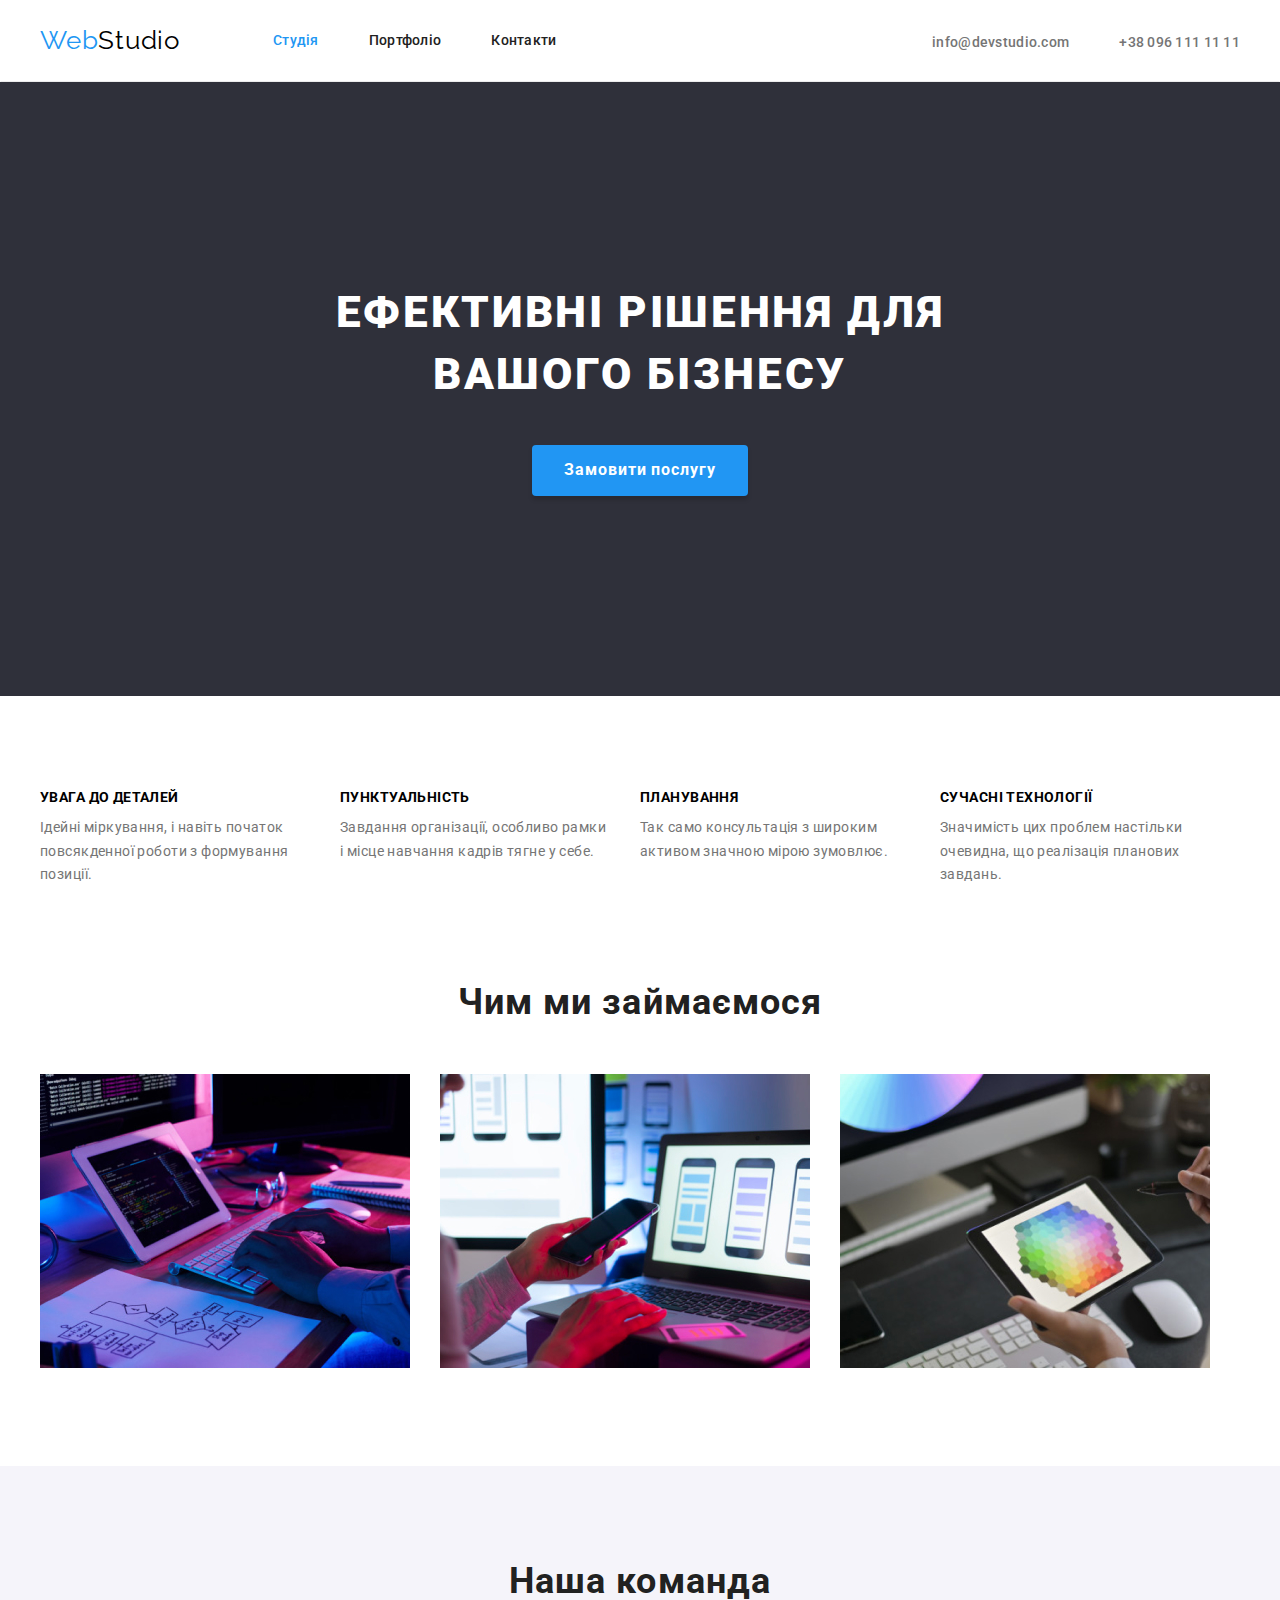
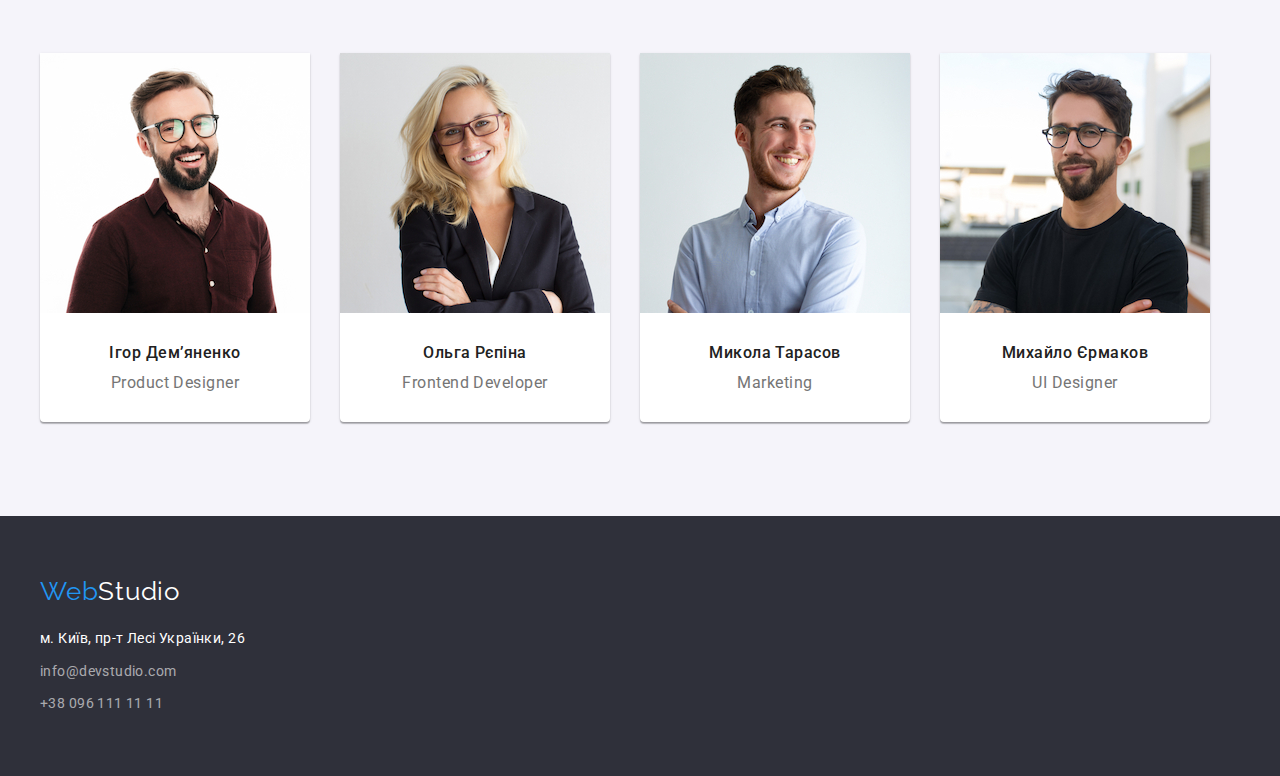
==== index.html @ 0c3f71c2 "HW-03-COPY" ====
<!DOCTYPE html>
<html lang="uk">
	<head>
		<meta charset="UTF-8">
		<meta http-equiv="X-UA-Compatible" content="IE=edge">
		<meta name="viewport" content="width=device-width, initial-scale=1.0">
		<link rel="stylesheet" href="https://cdnjs.cloudflare.com/ajax/libs/modern-normalize/1.1.0/modern-normalize.min.css" integrity="sha512-wpPYUAdjBVSE4KJnH1VR1HeZfpl1ub8YT/NKx4PuQ5NmX2tKuGu6U/JRp5y+Y8XG2tV+wKQpNHVUX03MfMFn9Q==" crossorigin="anonymous" referrerpolicy="no-referrer">
		<link rel="stylesheet" href="./styles/styles.css">
		<link rel="preconnect" href="https://fonts.googleapis.com">
		<link rel="preconnect" href="https://fonts.gstatic.com" crossorigin>
		<link
			href="https://fonts.googleapis.com/css2?family=Raleway:wght@700&family=Roboto:wght@400;500;700;900&display=swap"
			rel="stylesheet">
		<title>WebStudio</title>
	</head>
	<body>
		<!-- Верхня лінія -->
		<header class="header">
    <div class=" topline container">
			<a href="./index.html" class="link"><span class=logo>Web<span class="top-logo">Studio</span></span>
			</a>
			<nav>
				<ul class="navigation list">
					<li><a href="./index.html" class="nav-link link current">Студія</a></li>
					<li><a href="./portfolio.html" class="nav-link link">Портфоліо</a></li>
					<li><a href="#" class="nav-link link">Контакти</a></li>
				</ul>
			</nav>
			<!-- Контакти -->
			<ul class="list header-contacts">
				<li><a href="mailto:info@devstudio.com" class="header-mail link">info@devstudio.com</a></li>
				<li><a href="tel:+380961111111" class="header-phone link">+38 096 111 11 11</a></li>
			</ul>
		  </div>
		</header>
		<main>
			<!-- Hero header - основний заголовок + кнопка замовлення послуги -->
			<section class="hero">
				<div class="container">
				<h1 class="hero-header">
					Ефективні рішення для
					<br>
					вашого бізнесу
				</h1>
				<button class="order-button">Замовити послугу</button>
			</div>
			</section>
			<!-- Особливості -->
			<section class="features-section section">
				<div class="container">
					<!-- Заголовок прихований -->
					<h2 class="visually-hidden">Особливості</h2>
					<ul class="features-list list">
						<li>
							<h3 class="features-list-header">Увага до деталей</h3>
							<p class="features-list-text">Ідейні міркування, і навіть початок повсякденної роботи з формування позиції.</p>
						</li>
						<li>
							<h3 class="features-list-header">Пунктуальність</h3>
							<p class="features-list-text">Завдання організації, особливо рамки і місце навчання кадрів тягне у себе.</p>
						</li>
						<li>
							<h3 class="features-list-header">Планування</h3>
							<p class="features-list-text">Так само консультація з широким активом значною мірою зумовлює.</p>
						</li>
						<li>
							<h3 class="features-list-header">Сучасні технології</h3>
							<p class="features-list-text">Значимість цих проблем настільки очевидна, що реалізація планових завдань.</p>
						</li>
					</ul>
				</div>
			</section>
			<!-- Чим ми займаємось (фото на яких зображена діяльність) -->
			<section class="activity-section section">
				<div class="container">
					<h2 class="section-header">Чим ми займаємося</h2>
					<ul class="activity-list">
						<li>
							<img
								src="./img/img-b1.jpeg"
								alt="руки на клавіатурі набирають код"
								class="activity-img"
								width="370"
								height="294"
							>
						</li>
						<li>
							<img
								src="./img/img-b2.jpeg"
								alt="смартфон та макет на моніторі, порівняння"
								class="activity-img"
								width="370"
								height="294"
							>
						</li>
						<li>
							<img
								src="./img/img-b3.jpeg"
								alt="палітра кольорів на планшеті"
								class="activity-img"
								width="370"
								height="294"
							>
						</li>
					</ul>
				</div>
			</section>
			<!-- Наша команда (фото співробітників та підпис - прізвище, імʼя та назва посади) -->
			<section class="team section">
					<div class="container">
					<h2 class="section-header">Наша команда</h2>
					<ul class="team-list">
						<li class="team-item">
								<img src="./img/demianenko.jpeg" alt="Ігор Демʼяненко" class="team-img" width="270" height="260">
								<div class="team-item-description">
									<h3 class="teammate-name">Ігор Демʼяненко</h3>
									<p class="teammate-position">Product Designer</p>
								</div>
						</li>
						<li class="team-item">
								<img src="./img/repina.jpeg" alt="Ольга Рєпіна" class="team-img" width="270" height="260">
								<div class="team-item-description">
									<h3 class="teammate-name">Ольга Рєпіна</h3>
									<p class="teammate-position">Frontend Developer</p>
								</div>
						</li>
						<li class="team-item">
								<img src="./img/tarasov.jpeg" alt="Микола Тарасов" class="team-img" width="270" height="260">
								<div class="team-item-description">
									<h3 class="teammate-name">Микола Тарасов</h3>
									<p class="teammate-position">Marketing</p>
								</div>
						</li>
						<li class="team-item">
								<img src="./img/ermakov.jpeg" alt="Михайло Єрмаков" class="team-img" width="270" height="260">
								<div class="team-item-description">
									<h3 class="teammate-name">Михайло Єрмаков</h3>
									<p class="teammate-position">UI Designer</p>
								</div>
						</li>
					</ul>
				</div>
			</section>
		</main>

		<!-- Підвал -->
		<footer class="footer">
			<div class="container">
				<a href="./index.html" class="link">
					<span class="logo">Web<span class="bottom-logo">Studio</span></span>
				</a>
				<address>
					<ul class="address-list list">
						<li class="map">
							<a
								href="https://goo.gl/maps/VXcRh9cTKy1x3ezA7"
								class="map-link link"
								target="blank"
								rel="noopener noreferrer nofollow"
							>
								м. Київ, пр-т Лесі Українки, 26
							</a>
						</li>
						<li class="footer-contact"><a href="mailto:info@devstudio.com" class="footer-link link">info@devstudio.com</a></li>
						<li class="footer-contact"><a href="tel:+380961111111" class="footer-link link">+38 096 111 11 11</a></li>
					</ul>
				</address>
			</div>
		</footer>
	</body>
</html>
---- styles/styles.css ----
/* Загальні стилі */
*,
*::before,
*::after {
 margin: 0;
 padding: 0;
}

:root {
	--main-bg-color: #F5F5F5;
	--secondary-bg-color: #F5F4FA;
	--accent-bg-color: #2f303a;
	--main-text-color: #757575;
	--accent-text-color:#FFFFFF;
	--secondary-text-color: #000000;
	--accent-color: #2196f3;
	--order-button-bg-color: #188CE8;
	--header-button-text-color: #212121;
	--footer-link-color: #ffffff99;
	--border-color: #EEEEEE;
	--header-border-color: #ECECEC;
}

body {
	font-family: "Roboto", sans-serif;
	color: var(--main-text-color);
}

.section {
	padding-top: 94px;
	padding-bottom: 94px;
}

.section-header {
	font-size: 36px;
	line-height: 1.2;
	text-align: center;
	letter-spacing: 0.03em;
	color: var(--header-button-text-color);
	margin-bottom: 50px;
}

.container {
	width: 1200px;
	margin: 0 auto;
	padding: 0 15px;
  }

.link {
	text-decoration: none;
	color: var(--header-button-text-color);
}

.link:hover,
.link:focus,
.link:active {
	color: var(--accent-color);
	transition: 300ms linear;
}

.current {
	color: var(--accent-color);
}

.list {
	list-style: none;
}

.portfolio-img,
.team-img {
	display: block;
}

/* лого */

.logo {
	display: inline-block;
	font-family: "Raleway", sans-serif;
	font-size: 26px;
	line-height: 1.2;
	letter-spacing: 0.03em;
	color: var(--accent-color);
}

.top-logo {
	display: inline-block;
	margin-right: 93px;
	padding-top: 24px;
	padding-bottom: 25px;
	color: var(--secondary-text-color);
}

.bottom-logo {
	display: inline-block;
	color: var(--accent-text-color);
	margin-bottom: 20px;
}

/* Верхня лінія */
.header {
	border: 1px solid;
	border-color: var(--accent-text-color) var(--accent-text-color) var(--header-border-color) var(--accent-text-color);
}

.topline.container {
	display:flex;
	align-items: center;
	background-color: var(--topline-bg-color);
	/*  */
}

.navigation {
	display: flex;
	align-items: center;
	list-style: none;
	font-weight: 500;
	font-size: 14px;
	line-height: 1.14;
	letter-spacing: 0.02em;
	color: var(--header-button-text-color);
}

.nav-link {
	margin-right: 50px;
	padding: 32px 0;
}

.header-contacts {
	display: flex;
	align-items: center;
	margin-left: auto;
	
}
.header-phone,
.header-mail {
	margin-left: 50px;
	font-weight: 500;
	font-size: 14px;
	line-height: 1.14;
	letter-spacing: 0.02em;
	color: var(--main-text-color);
}

/* Підвал */

.footer {
	background-color: var(--accent-bg-color);
	padding-top: 60px;
	padding-bottom: 60px;
}

.address-list {
	margin-left: 0px;
	font-style: normal;
}

.address-list :not(:last-child) {
	margin-bottom: 9px;
}

.map-link,
.footer-link {
	font-size: 14px;
	line-height: 1.7;
	letter-spacing: 0.03em;
}

.map-link {
	color: var(--accent-text-color);
}

.footer-link {
	color: var(--footer-link-color);
}

/* Студія */

.hero {
	background-color: var(--accent-bg-color);
	padding-top: 200px;
	padding-bottom: 200px;
}

.hero-header {
	font-weight: 900;
	font-size: 44px;
	line-height: 1.4;
	text-align: center;
	letter-spacing: 0.06em;
	text-transform: uppercase;
	color: var(--accent-text-color);
	margin-bottom: 40px;
}

.order-button {
	font-family: inherit;
	font-weight: 700;
	font-size: 16px;
	line-height: 1.9;
	display: block;
	/* align-items: center;
	text-align: center; */
	letter-spacing: 0.06em;
	border-radius: 4px;
	border: none;
	cursor: pointer;
	color: var(--accent-text-color);
	background-color: var(--accent-color);
	box-shadow: 0px 4px 4px rgba(0, 0, 0, 0.15);
	margin: 0px auto;
	padding: 10px 32px;
}

.order-button:active,
.order-button:focus,
.order-button:hover {
	background-color: var(--order-button-bg-color);
}

.visually-hidden {
	position: fixed;
	transform: scale(0);
}

.features-list {
	display: flex;
	gap: 30px;
}

.features-list-header {
	list-style: none;
	font-size: 14px;
	line-height: 1.14;
	letter-spacing: 0.03em;
	text-transform: uppercase;
	color: var(--secondary-text-color);
	padding-bottom: 10px;
}

.features-list-text {
	width: 270px;
	font-size: 14px;
	line-height: 1.7;
	letter-spacing: 0.03em;
	color: var(--main-text-color);
}

.activity-section.section{
	padding-top: 0px;
}
.activity-list {
	display: flex;
	gap: 30px;
	list-style: none;
}

.team {
	background-color: var(--secondary-bg-color);
}

.team-list {
	display: flex;
	gap: 30px;
	flex-basis: 1400px;
	list-style: none;
}

.team-item {
background-color: var(--accent-text-color);
box-shadow: 0px 1px 3px rgba(0, 0, 0, 0.12), 0px 1px 1px rgba(0, 0, 0, 0.14), 0px 2px 1px rgba(0, 0, 0, 0.2);
border-radius: 0px 0px 4px 4px;
}

.team-item-description {
padding-top: 30px;
padding-bottom: 30px;
}

.teammate-name {
	font-weight: 500;
	font-size: 16px;
	line-height: 1.2;
	text-align: center;
	letter-spacing: 0.03em;
	color: var(--header-button-text-color);
	margin-bottom: 10px;
}

.teammate-position {
	font-size: 16px;
	line-height: 1.19;
	text-align: center;
	letter-spacing: 0.03em;
	color: var(--main-text-color);
}

/* Портфоліо */

.button-list {
display: flex;
justify-content: center;
margin-bottom: 50px;
gap: 8px;

}

.button {
	background-color: var(--main-bg-color);
	border: none;
	padding: 6px 22px;
	color: var(--header-button-text-color);
	border-radius: 4px;
	cursor: pointer;
	height: 38px;
	font-family: inherit;
	font-weight: 500;
	font-size: 16px;
	line-height: 1.6;
	text-align: center;
	letter-spacing: 0.03em;
	
}

.button:active,
.button:focus,
.button:hover {
	background-color: var(--accent-color);
	border: none;
	font-weight: 500;
	font-size: 16px;
	line-height: 1.6;
	text-align: center;
	letter-spacing: 0.03em;
	color: #ffffff;
	box-shadow: 0px 3px 1px rgba(0, 0, 0, 0.1), 0px 1px 2px rgba(0, 0, 0, 0.08), 0px 2px 2px rgba(0, 0, 0, 0.12);
	border-radius: 4px;
	cursor: pointer;
}

.cards-list {
	display: flex;
	justify-content: center;
	flex-wrap: wrap;
	gap: 30px;
}

.portfolio-card {
	background-color: var(--accent-text-color);
}

.portfolio-description {
	padding: 20px 24px;
	border: 1px solid;
	border-color: var(--accent-text-color) var(--border-color) var(--border-color) var(--border-color);
}

.portfolio-item {
	margin-bottom: 4px;
	font-size: 18px;
	line-height: 2;
	letter-spacing: 0.06em;
	color: var(--header-button-text-color);
}

.portfolio-item-type {
	font-size: 16px;
	line-height: 1.9;
	letter-spacing: 0.03em;
	color: var(--main-text-color);
}
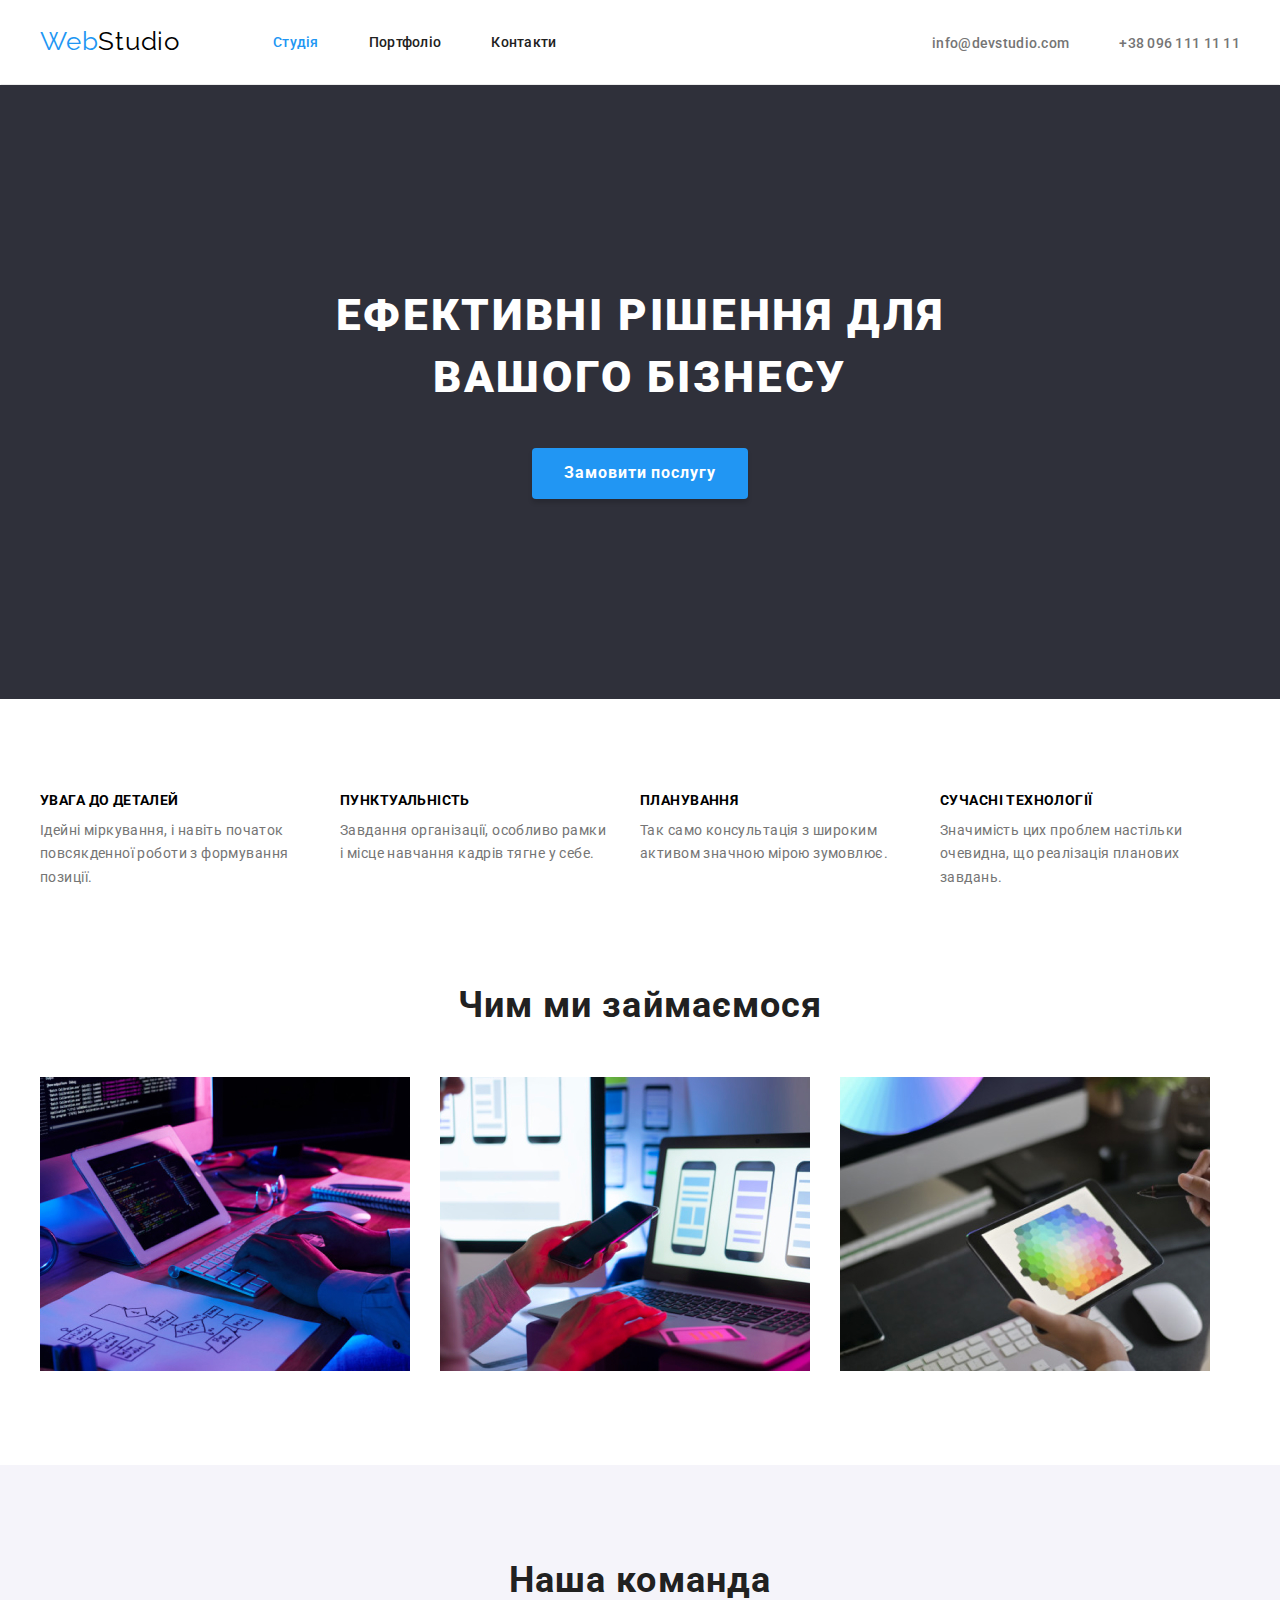
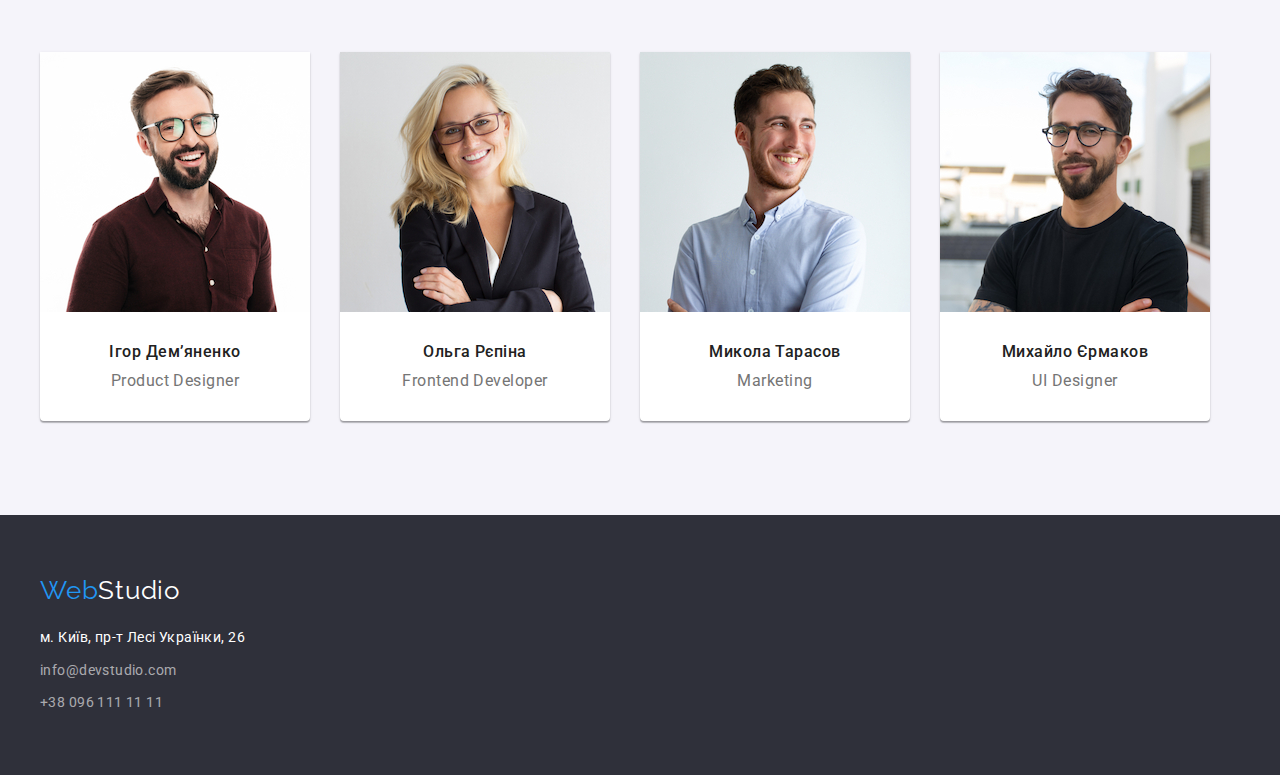
==== commit 562f7be9: "HW-03-FINAL-COPY" ====
--- a/index.html
+++ b/index.html
@@ -17,19 +17,19 @@
 		<!-- Верхня лінія -->
 		<header class="header">
     <div class=" topline container">
-			<a href="./index.html" class="link"><span class=logo>Web<span class="top-logo">Studio</span></span>
+			<a class="top-logo-link link" href="./index.html"><span class="logo">Web<span class="top-logo">Studio</span></span>
 			</a>
 			<nav>
 				<ul class="navigation list">
-					<li><a href="./index.html" class="nav-link link current">Студія</a></li>
-					<li><a href="./portfolio.html" class="nav-link link">Портфоліо</a></li>
-					<li><a href="#" class="nav-link link">Контакти</a></li>
+					<li class="nav-item"><a href="./index.html" class="link current">Студія</a></li>
+					<li class="nav-item"><a href="./portfolio.html" class="link">Портфоліо</a></li>
+					<li class="nav-item"><a href="#" class="link">Контакти</a></li>
 				</ul>
 			</nav>
 			<!-- Контакти -->
 			<ul class="list header-contacts">
-				<li><a href="mailto:info@devstudio.com" class="header-mail link">info@devstudio.com</a></li>
-				<li><a href="tel:+380961111111" class="header-phone link">+38 096 111 11 11</a></li>
+				<li class="head-cont-item"><a href="mailto:info@devstudio.com" class="header-mail link">info@devstudio.com</a></li>
+				<li class="head-cont-item"><a href="tel:+380961111111" class="header-phone link">+38 096 111 11 11</a></li>
 			</ul>
 		  </div>
 		</header>
@@ -118,21 +118,21 @@
 								</div>
 						</li>
 						<li class="team-item">
-								<img src="./img/repina.jpeg" alt="Ольга Рєпіна" class="team-img" width="270" height="260">
+								<img src="./img/repina.jpeg" alt="Ольга Рєпіна" width="270" height="260">
 								<div class="team-item-description">
 									<h3 class="teammate-name">Ольга Рєпіна</h3>
 									<p class="teammate-position">Frontend Developer</p>
 								</div>
 						</li>
 						<li class="team-item">
-								<img src="./img/tarasov.jpeg" alt="Микола Тарасов" class="team-img" width="270" height="260">
+								<img src="./img/tarasov.jpeg" alt="Микола Тарасов" width="270" height="260">
 								<div class="team-item-description">
 									<h3 class="teammate-name">Микола Тарасов</h3>
 									<p class="teammate-position">Marketing</p>
 								</div>
 						</li>
 						<li class="team-item">
-								<img src="./img/ermakov.jpeg" alt="Михайло Єрмаков" class="team-img" width="270" height="260">
+								<img src="./img/ermakov.jpeg" alt="Михайло Єрмаков" width="270" height="260">
 								<div class="team-item-description">
 									<h3 class="teammate-name">Михайло Єрмаков</h3>
 									<p class="teammate-position">UI Designer</p>
@@ -146,7 +146,7 @@
 		<!-- Підвал -->
 		<footer class="footer">
 			<div class="container">
-				<a href="./index.html" class="link">
+				<a href="./index.html" class="link bottom-logo-link">
 					<span class="logo">Web<span class="bottom-logo">Studio</span></span>
 				</a>
 				<address>
--- a/styles/styles.css
+++ b/styles/styles.css
@@ -26,6 +26,10 @@
 	color: var(--main-text-color);
 }
 
+img {
+	display: block;
+}
+
 .section {
 	padding-top: 94px;
 	padding-bottom: 94px;
@@ -66,11 +70,6 @@
 	list-style: none;
 }
 
-.portfolio-img,
-.team-img {
-	display: block;
-}
-
 /* лого */
 
 .logo {
@@ -82,21 +81,28 @@
 	color: var(--accent-color);
 }
 
-.top-logo {
+.top-logo-link {
 	display: inline-block;
 	margin-right: 93px;
 	padding-top: 24px;
 	padding-bottom: 25px;
+}
+
+.top-logo {
 	color: var(--secondary-text-color);
 }
 
+.bottom-logo-link {
+	display: inline-block;
+	margin-bottom: 20px;
+}
+
 .bottom-logo {
-	display: inline-block;
 	color: var(--accent-text-color);
-	margin-bottom: 20px;
 }
 
 /* Верхня лінія */
+
 .header {
 	border: 1px solid;
 	border-color: var(--accent-text-color) var(--accent-text-color) var(--header-border-color) var(--accent-text-color);
@@ -120,8 +126,12 @@
 	color: var(--header-button-text-color);
 }
 
-.nav-link {
-	margin-right: 50px;
+.nav-item:not(:last-child) {
+	margin-right:50px;
+}
+
+.nav-item .link,
+.head-cont-item .link {
 	padding: 32px 0;
 }
 
@@ -129,11 +139,17 @@
 	display: flex;
 	align-items: center;
 	margin-left: auto;
-	
-}
+}
+
+.head-cont-item:not(:first-child) {
+	margin-left: 50px;
+}
+.head-cont-item{
+	padding: 32px 0;
+}
+
 .header-phone,
 .header-mail {
-	margin-left: 50px;
 	font-weight: 500;
 	font-size: 14px;
 	line-height: 1.14;
@@ -234,7 +250,7 @@
 	letter-spacing: 0.03em;
 	text-transform: uppercase;
 	color: var(--secondary-text-color);
-	padding-bottom: 10px;
+	margin-bottom: 10px;
 }
 
 .features-list-text {
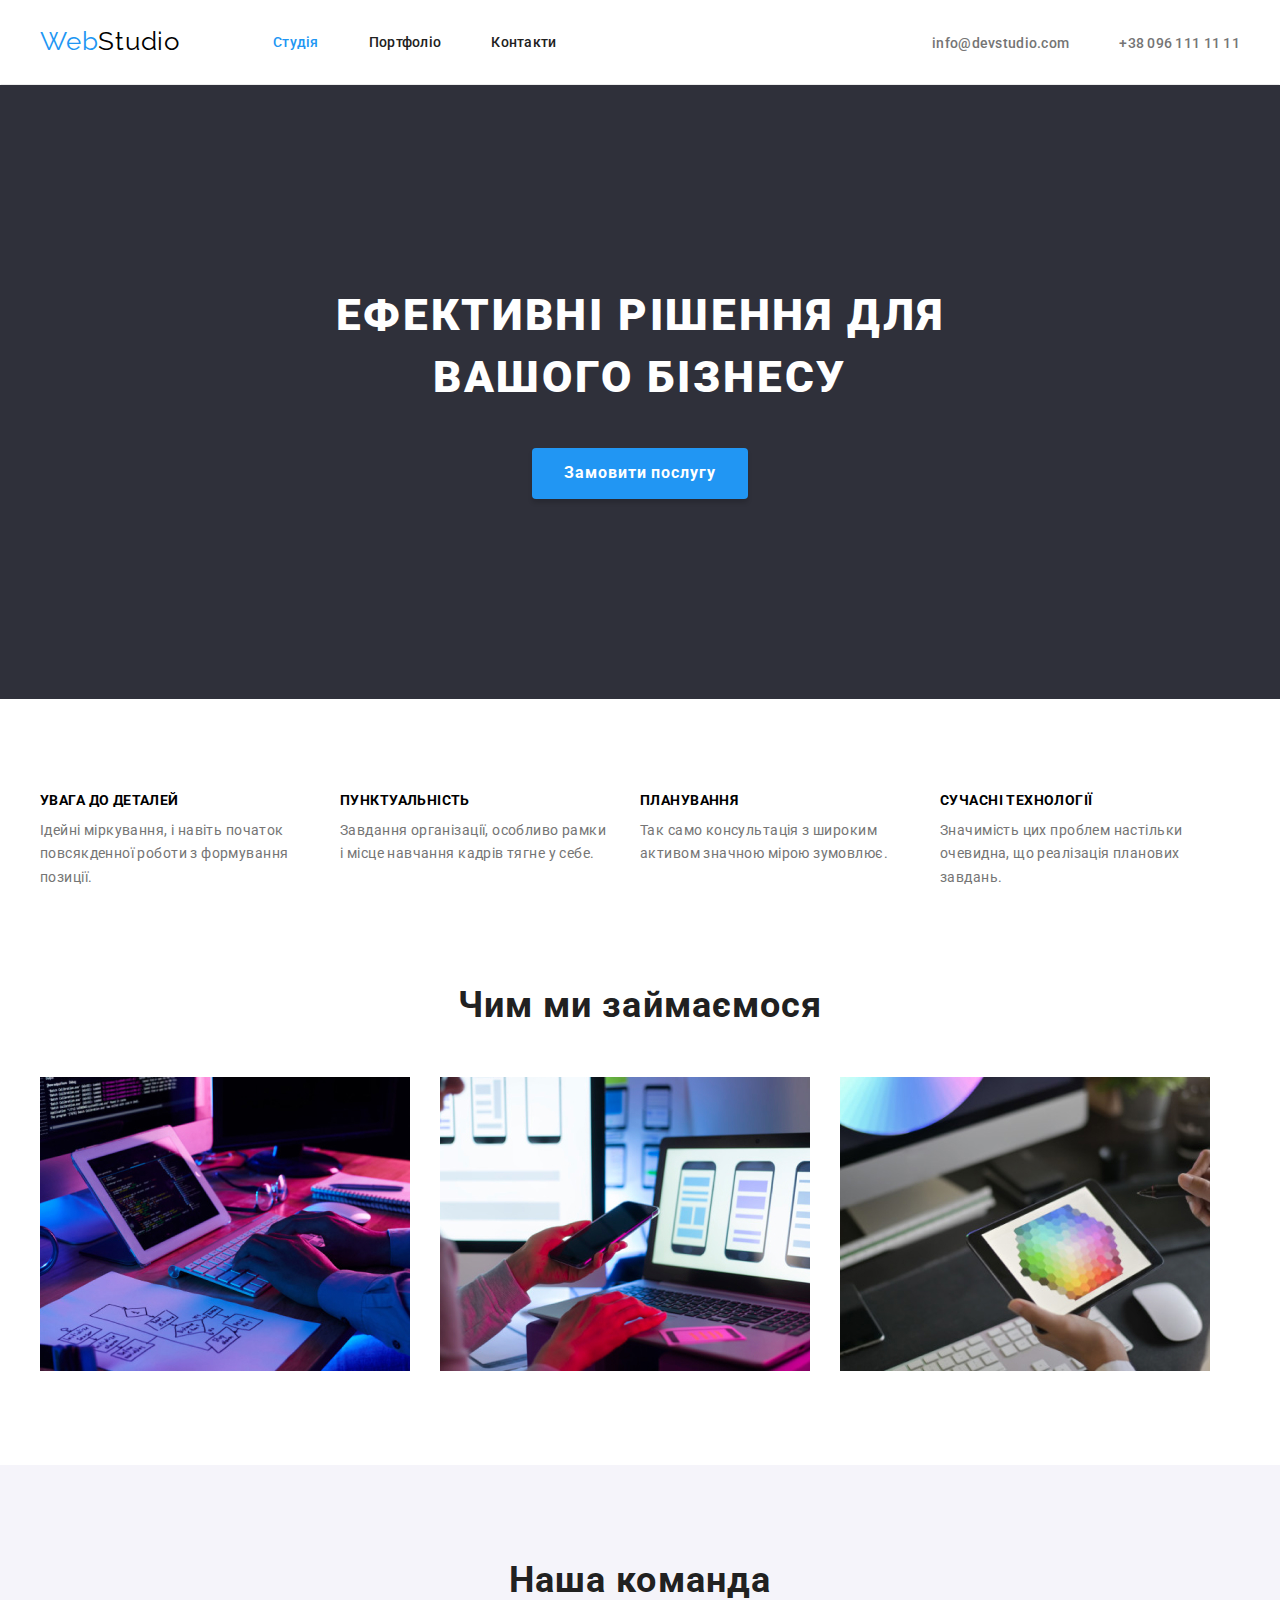
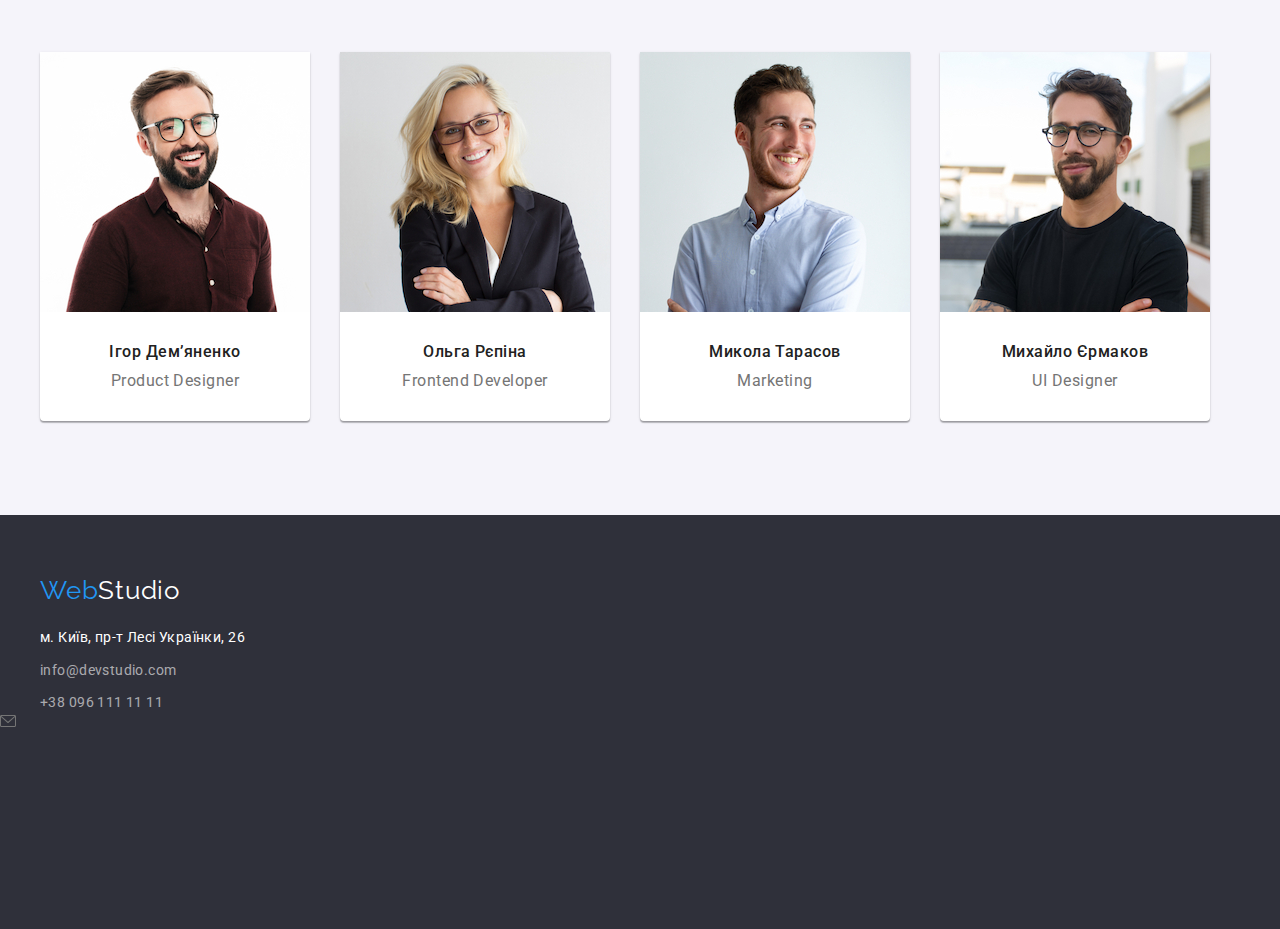
==== commit e63851af: "061122-1602" ====
--- a/index.html
+++ b/index.html
@@ -166,6 +166,9 @@
 					</ul>
 				</address>
 			</div>
+			<svg>
+				<use href="./img/envelope.svg"></use>
+			</svg>
 		</footer>
 	</body>
 </html>
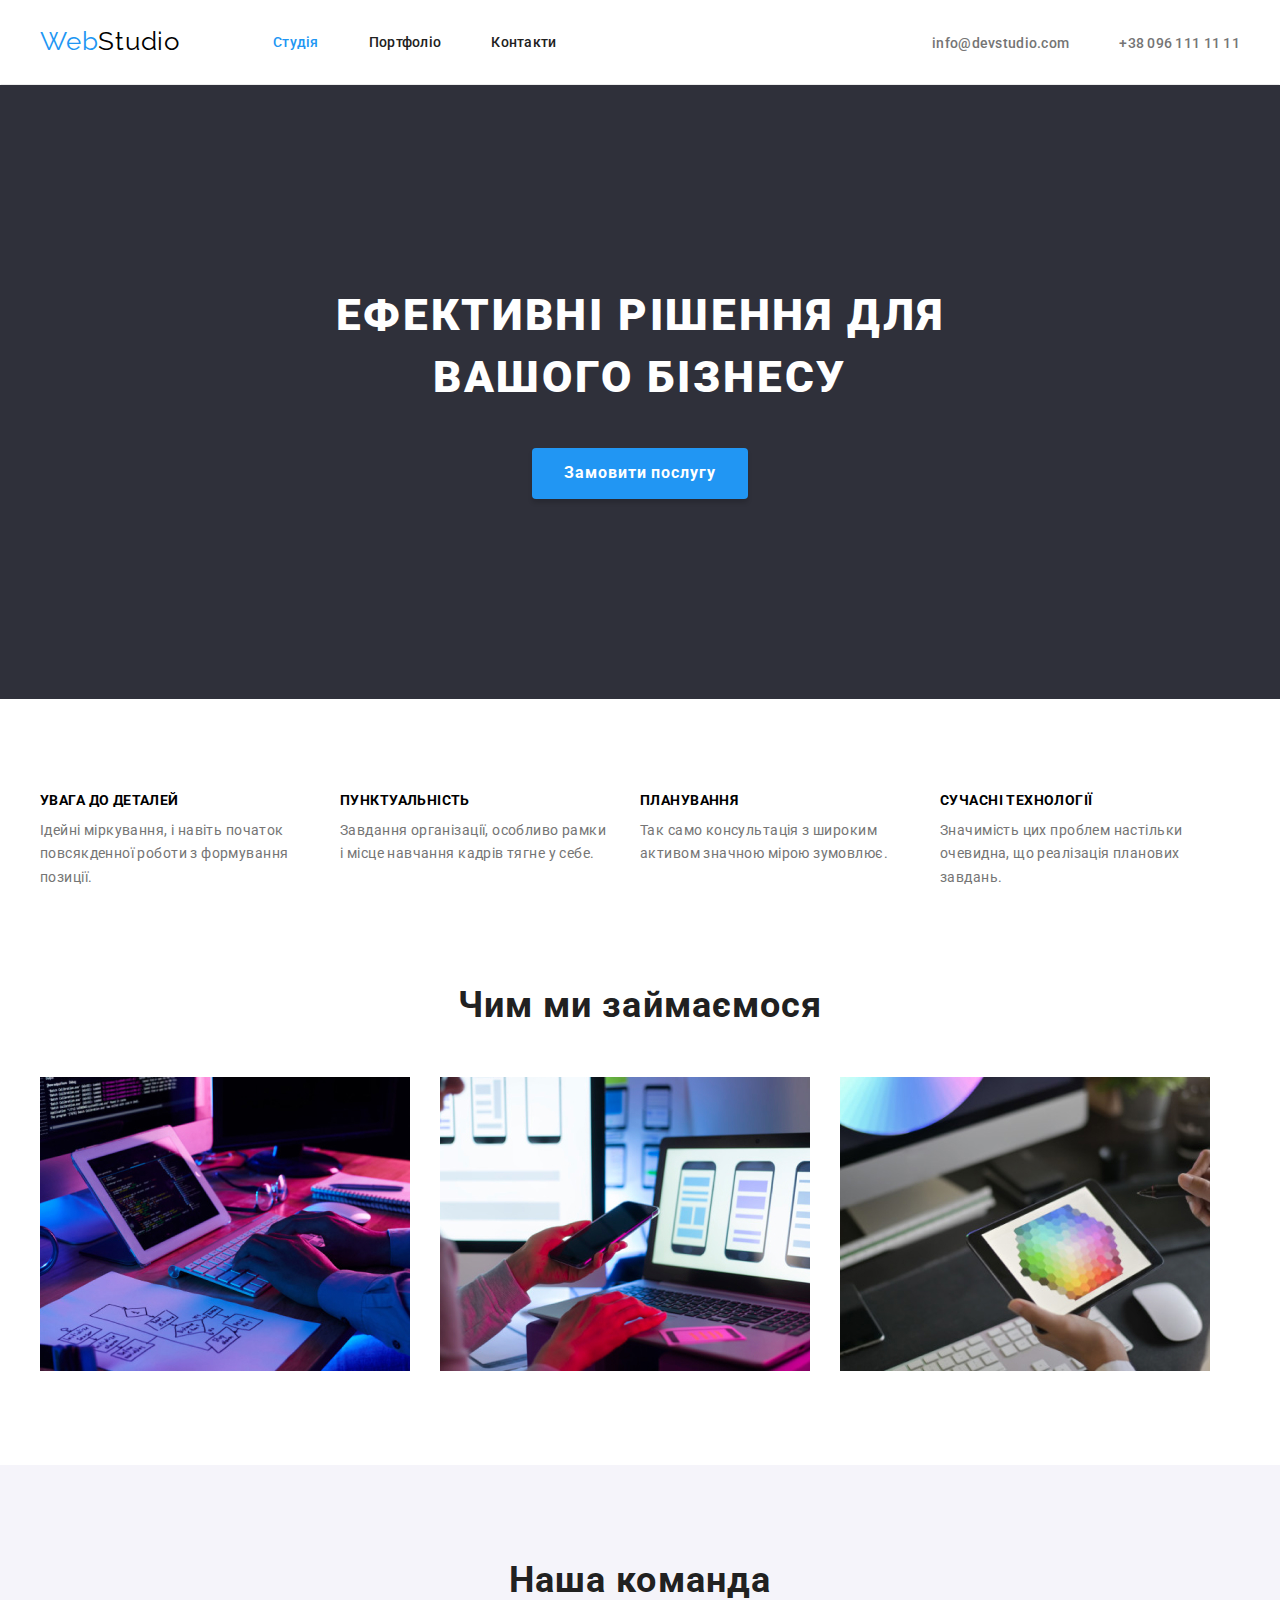
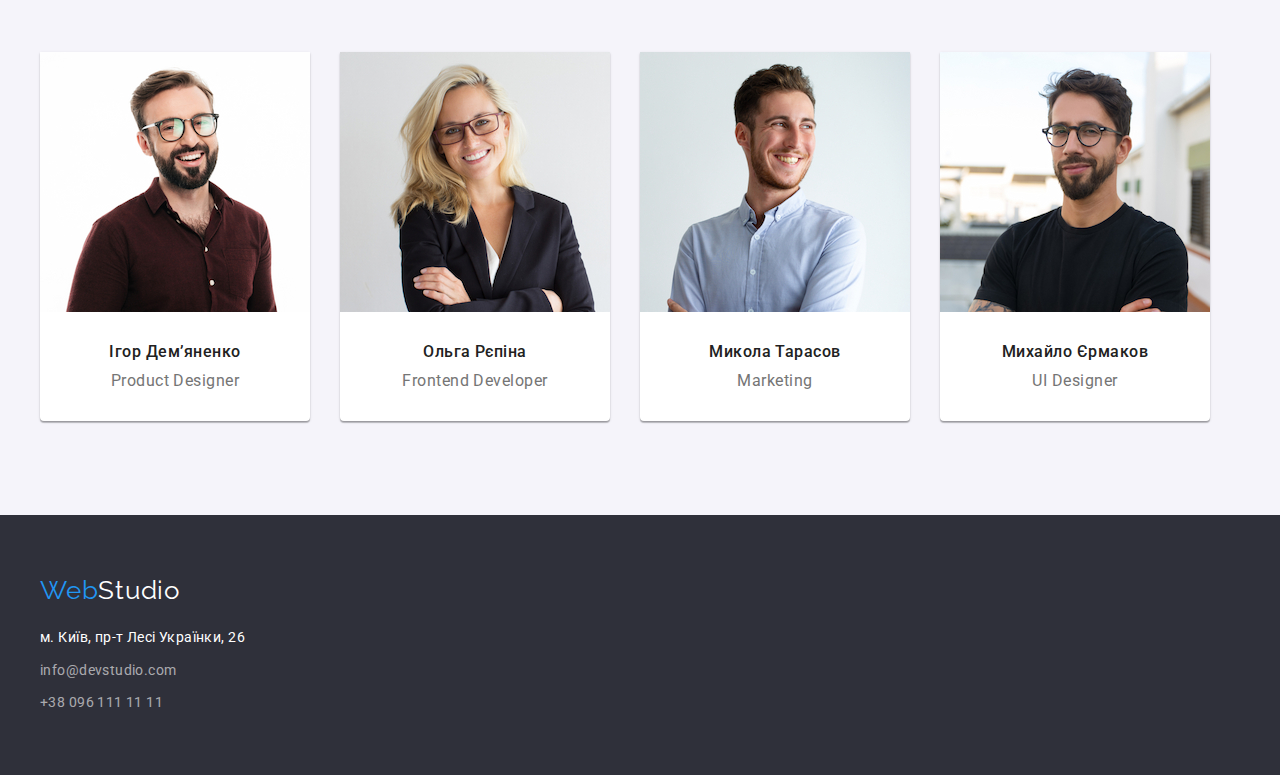
==== commit a64ddc98: "060722-1820" ====
--- a/index.html
+++ b/index.html
@@ -28,7 +28,11 @@
 			</nav>
 			<!-- Контакти -->
 			<ul class="list header-contacts">
-				<li class="head-cont-item"><a href="mailto:info@devstudio.com" class="header-mail link">info@devstudio.com</a></li>
+				<li class="head-cont-item"><a href="mailto:info@devstudio.com" class="header-mail link">
+					<svg class="icon-contact" width="16" height="12">
+						<use href="./img/icons.svg#icon-envelope"></use>
+					</svg>
+					info@devstudio.com</a></li>
 				<li class="head-cont-item"><a href="tel:+380961111111" class="header-phone link">+38 096 111 11 11</a></li>
 			</ul>
 		  </div>
@@ -166,9 +170,6 @@
 					</ul>
 				</address>
 			</div>
-			<svg>
-				<use href="./img/envelope.svg"></use>
-			</svg>
 		</footer>
 	</body>
 </html>
--- a/styles/styles.css
+++ b/styles/styles.css
@@ -384,3 +384,10 @@
 	letter-spacing: 0.03em;
 	color: var(--main-text-color);
 }
+
+.icon-contact {
+	display: inline-block;
+	fill: currentColor;
+	stroke: #188CE8;
+	margin-right: 10px;
+  }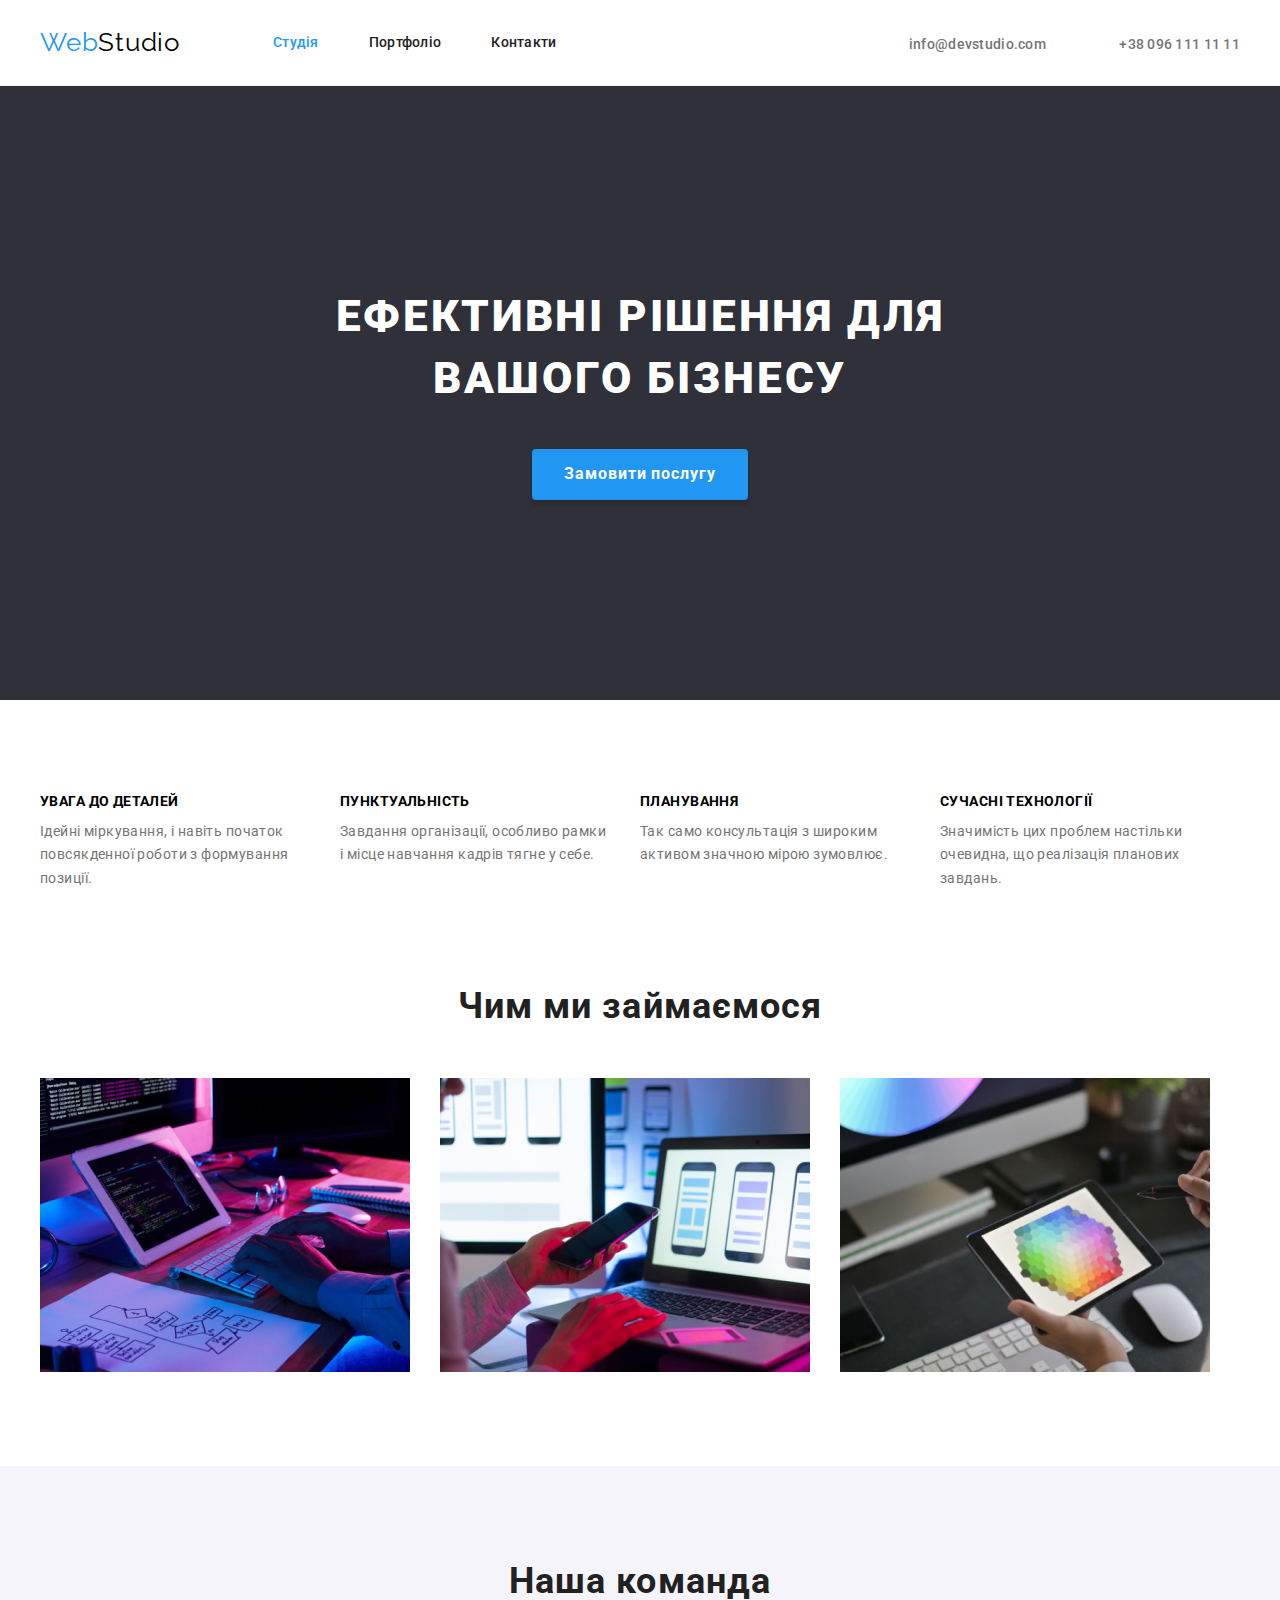
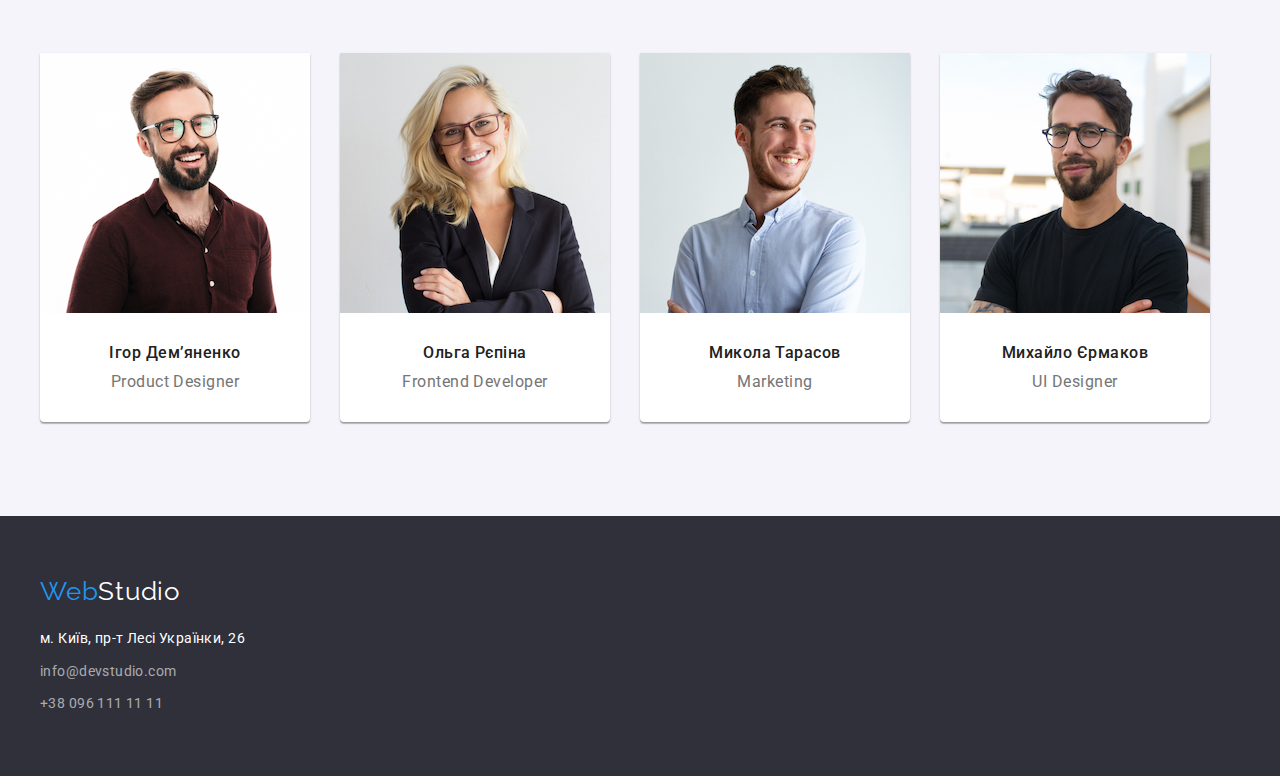
==== commit 779c49a8: "061122-1922" ====
--- a/index.html
+++ b/index.html
@@ -30,10 +30,14 @@
 			<ul class="list header-contacts">
 				<li class="head-cont-item"><a href="mailto:info@devstudio.com" class="header-mail link">
 					<svg class="icon-contact" width="16" height="12">
-						<use href="./img/icons.svg#icon-envelope"></use>
+						<use href="./img/icons.svg/ico-envelope"></use>
 					</svg>
 					info@devstudio.com</a></li>
-				<li class="head-cont-item"><a href="tel:+380961111111" class="header-phone link">+38 096 111 11 11</a></li>
+				<li class="head-cont-item"><a href="tel:+380961111111" class="header-phone link">
+					<svg class="icon-contact" width="10" height="16">
+						<use href="./img/icons.svg/ico-phone"></use>
+					</svg>
+					+38 096 111 11 11</a></li>
 			</ul>
 		  </div>
 		</header>
--- a/styles/styles.css
+++ b/styles/styles.css
@@ -135,6 +135,11 @@
 	padding: 32px 0;
 }
 
+.icon-contact {
+	fill: currentColor;
+	margin-right: 10px;
+  }
+
 .header-contacts {
 	display: flex;
 	align-items: center;
@@ -384,10 +389,3 @@
 	letter-spacing: 0.03em;
 	color: var(--main-text-color);
 }
-
-.icon-contact {
-	display: inline-block;
-	fill: currentColor;
-	stroke: #188CE8;
-	margin-right: 10px;
-  }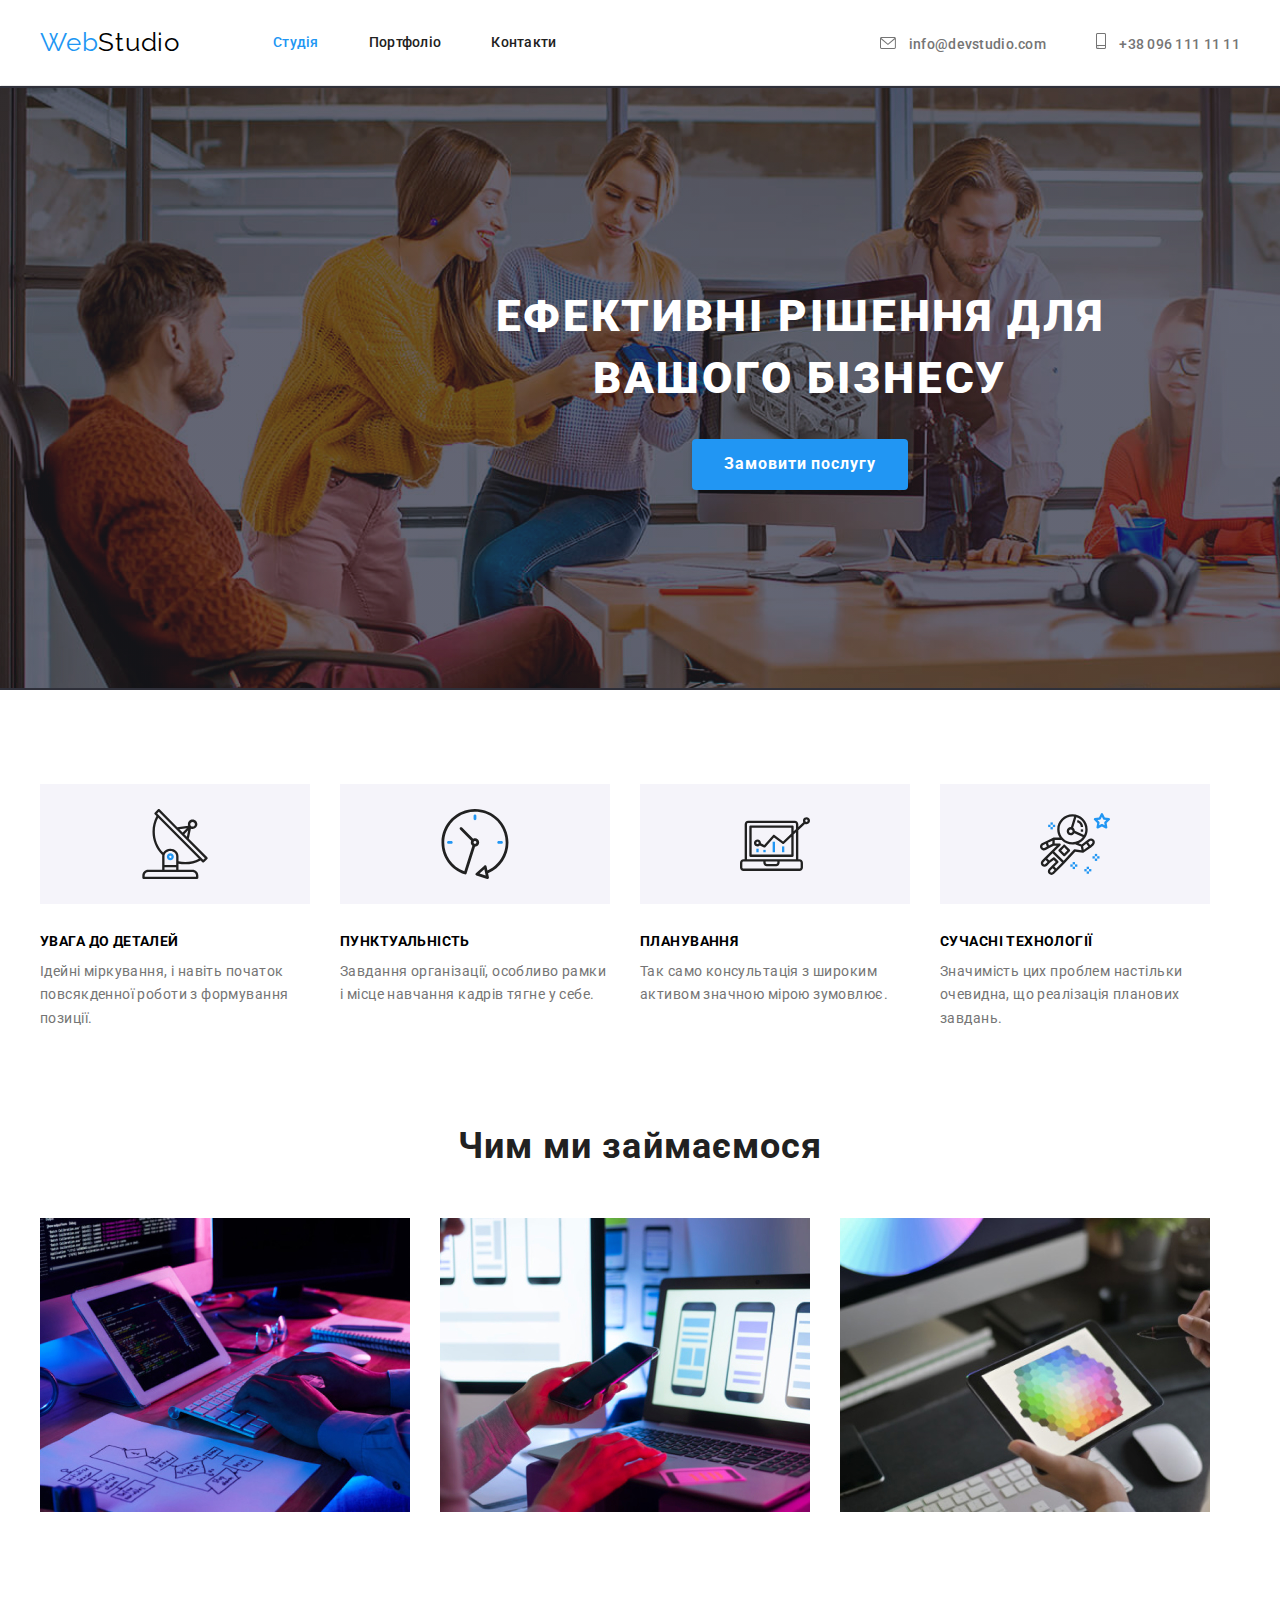
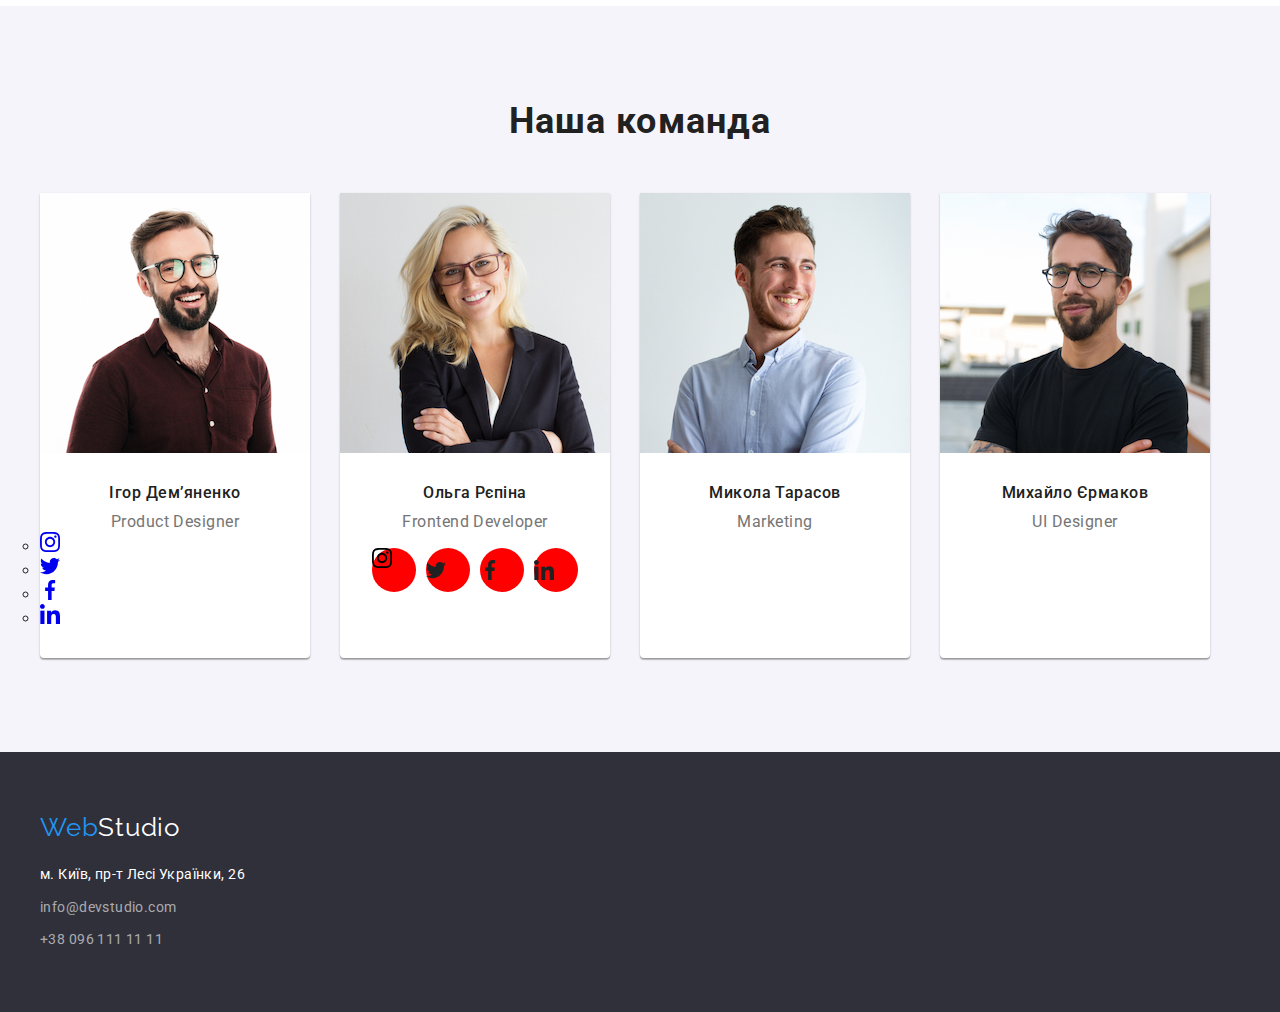
==== commit ac042ff3: "HW-04" ====
--- a/index.html
+++ b/index.html
@@ -30,12 +30,12 @@
 			<ul class="list header-contacts">
 				<li class="head-cont-item"><a href="mailto:info@devstudio.com" class="header-mail link">
 					<svg class="icon-contact" width="16" height="12">
-						<use href="./img/icons.svg/ico-envelope"></use>
+						<use href="./img/icons.svg#ico-envelope"></use>
 					</svg>
 					info@devstudio.com</a></li>
 				<li class="head-cont-item"><a href="tel:+380961111111" class="header-phone link">
 					<svg class="icon-contact" width="10" height="16">
-						<use href="./img/icons.svg/ico-phone"></use>
+						<use href="./img/icons.svg#ico-phone"></use>
 					</svg>
 					+38 096 111 11 11</a></li>
 			</ul>
@@ -60,18 +60,38 @@
 					<h2 class="visually-hidden">Особливості</h2>
 					<ul class="features-list list">
 						<li>
+							<div class="icon-features-bg">
+								<svg class="icon-features" width="70" height="70">
+								<use href="./img/icons.svg#ico-antenna"></use>
+							</svg>
+							</div>
 							<h3 class="features-list-header">Увага до деталей</h3>
 							<p class="features-list-text">Ідейні міркування, і навіть початок повсякденної роботи з формування позиції.</p>
 						</li>
 						<li>
+							<div class="icon-features-bg">
+								<svg class="icon-features" width="70" height="70">
+								<use href="./img/icons.svg#ico-clock"></use>
+							</svg>
+							</div>
 							<h3 class="features-list-header">Пунктуальність</h3>
 							<p class="features-list-text">Завдання організації, особливо рамки і місце навчання кадрів тягне у себе.</p>
 						</li>
 						<li>
+							<div class="icon-features-bg">
+								<svg class="icon-features" width="70" height="70">
+								<use href="./img/icons.svg#ico-diagram"></use>
+							</svg>
+							</div>
 							<h3 class="features-list-header">Планування</h3>
 							<p class="features-list-text">Так само консультація з широким активом значною мірою зумовлює.</p>
 						</li>
 						<li>
+							<div class="icon-features-bg">
+								<svg class="icon-features" width="70" height="70">
+								<use href="./img/icons.svg#ico-astronaut"></use>
+							</svg>
+							</div>
 							<h3 class="features-list-header">Сучасні технології</h3>
 							<p class="features-list-text">Значимість цих проблем настільки очевидна, що реалізація планових завдань.</p>
 						</li>
@@ -123,6 +143,36 @@
 								<div class="team-item-description">
 									<h3 class="teammate-name">Ігор Демʼяненко</h3>
 									<p class="teammate-position">Product Designer</p>
+									<ul class="social-link-list link">
+										<li class="social-link-item">
+											<a class="social-icon-link" href="#">
+												<svg class="social-icon" width="20" height="20">
+													<use href="./img/icons.svg#ico-instagram"></use>
+												</svg>
+											</a>
+										</li>
+										<li class="social-link-item">
+											<a class="social-icon-link" href="#">
+												<svg class="social-icon" width="20" height="20">
+													<use href="./img/icons.svg#ico-twitter"></use>
+												</svg>
+											</a>
+										</li>
+										<li class="social-link-item">
+											<a class="social-icon-link" href="#">
+												<svg class="social-icon" width="20" height="20">
+													<use href="./img/icons.svg#ico-facebook"></use>
+												</svg>
+											</a>
+										</li>
+										<li class="social-link-item">
+											<a class="social-icon-link" href="#">
+												<svg class="social-icon" width="20" height="20">
+													<use href="./img/icons.svg#ico-linkedin"></use>
+												</svg>
+											</a>
+										</li>
+									</ul>
 								</div>
 						</li>
 						<li class="team-item">
@@ -130,6 +180,36 @@
 								<div class="team-item-description">
 									<h3 class="teammate-name">Ольга Рєпіна</h3>
 									<p class="teammate-position">Frontend Developer</p>
+									<ul class="social-icons list">
+										<li class="social-item">
+											<a href="" class="social-link link">
+												<svg class="sosial-icon" width="20" height="20">
+													<use href="./img/icons.svg#ico-instagram"></use>
+												</svg>
+											</a>
+										</li>
+										<li class="social-item">
+											<a href="" class="social-link link">
+												<svg class="social-icon" width="20" height="20">
+													<use href="./img/icons.svg#ico-twitter"></use>
+												</svg>
+											</a>
+										</li>
+										<li class="social-item">
+											<a href="" class="social-link link">
+												<svg class="social-icon" width="20" height="20">
+													<use href="./img/icons.svg#ico-facebook"></use>
+												</svg>
+											</a>
+										</li>
+										<li class="social-item">
+											<a href="" class="social-link link">
+												<svg class="social-icon" width="20" height="20">
+													<use href="./img/icons.svg#ico-linkedin"></use>
+												</svg>
+											</a>
+										</li>
+									</ul>
 								</div>
 						</li>
 						<li class="team-item">
--- a/styles/styles.css
+++ b/styles/styles.css
@@ -19,6 +19,8 @@
 	--footer-link-color: #ffffff99;
 	--border-color: #EEEEEE;
 	--header-border-color: #ECECEC;
+	--hero-bg-color: rgba(47, 48, 58, 0.4);
+	--social-link-color: #AFB1B8;
 }
 
 body {
@@ -136,6 +138,7 @@
 }
 
 .icon-contact {
+	display: inline-block;
 	fill: currentColor;
 	margin-right: 10px;
   }
@@ -197,7 +200,15 @@
 /* Студія */
 
 .hero {
+	background-image: linear-gradient(
+		to right, var(--hero-bg-color), var(--hero-bg-color)
+		),
+    url(../img/hero-bg-img.jpeg);
 	background-color: var(--accent-bg-color);
+	width: 1600px;
+	background-repeat: no-repeat;
+    background-position: center;
+    background-size: contain;
 	padding-top: 200px;
 	padding-bottom: 200px;
 }
@@ -210,7 +221,7 @@
 	letter-spacing: 0.06em;
 	text-transform: uppercase;
 	color: var(--accent-text-color);
-	margin-bottom: 40px;
+	margin-bottom: 30px;
 }
 
 .order-button {
@@ -219,8 +230,7 @@
 	font-size: 16px;
 	line-height: 1.9;
 	display: block;
-	/* align-items: center;
-	text-align: center; */
+	min-width: 216px;
 	letter-spacing: 0.06em;
 	border-radius: 4px;
 	border: none;
@@ -258,6 +268,21 @@
 	margin-bottom: 10px;
 }
 
+.icon-features-bg {
+	display: flex;
+	width: 270px;
+	height: 120px;
+	background-color: var(--secondary-bg-color);
+	justify-content: center;
+	align-items: center;
+	margin-bottom: 30px;
+}
+
+/* .icon-features {
+	display: flex;
+	align-self: auto;
+} */
+
 .features-list-text {
 	width: 270px;
 	font-size: 14px;
@@ -313,6 +338,100 @@
 	text-align: center;
 	letter-spacing: 0.03em;
 	color: var(--main-text-color);
+}
+
+/* .social-link-list {
+	display: flex;
+	gap: 10px;
+	fill: var(--social-link-color);
+	background-color: var(--secondary-bg-color);
+} */
+/* .social-icon-link {
+	display: flex;
+	justify-content: center;
+	align-items: center;
+	width: 100%;
+	height: 100%;
+	background-color: var(--accent-text-color);
+	fill: var(--social-link-color);
+	
+} */
+
+/* .social-link-item {
+	display: flex;
+	width: 44px;
+	height: 44px;
+	padding: 12px 12px;
+	border-radius: 50%;
+	fill: currentColor;
+	
+} */
+
+	/* .social-link-item:active,
+	.social-link-item:hover,
+	.social-link-item:focus {
+		display: flex;
+		width: 44px;
+		height: 44px;
+		padding: 12px 12px;
+		border-radius: 50%;
+		background-color: var(--accent-color);
+		fill: var(--accent-text-color);}
+		 */
+/* .social-icon {
+	
+} */
+
+
+/* 
+.team-socials-list {
+	display: flex;
+	gap: 10px;
+	justify-content: center;
+  }
+  
+  .social-item {
+	width: 40px;
+	height: 40px;
+  }
+  
+  .social-link {
+	display: flex;
+	justify-content: center;
+	align-items: center;
+	width: 100%;
+	height: 100%;
+	border-radius: 50%;
+	background-color: var(--header-bg);
+	fill: var(--client-section-grey);
+  }
+   */
+
+.social-icons {
+	display: flex;
+	gap: 10px;
+	justify-content: center;
+	margin-top: 16px;
+	
+}
+.social-item {
+	width: 44px;
+	height: 44px;
+	background-color: red;
+	border-radius: 50%;
+	
+}
+
+.social-link {
+	display: flex;
+	width: 100%;
+	height: 100%;
+}
+
+.social-icon {
+	align-self: center;
+	fill: currentColor;
+
 }
 
 /* Портфоліо */
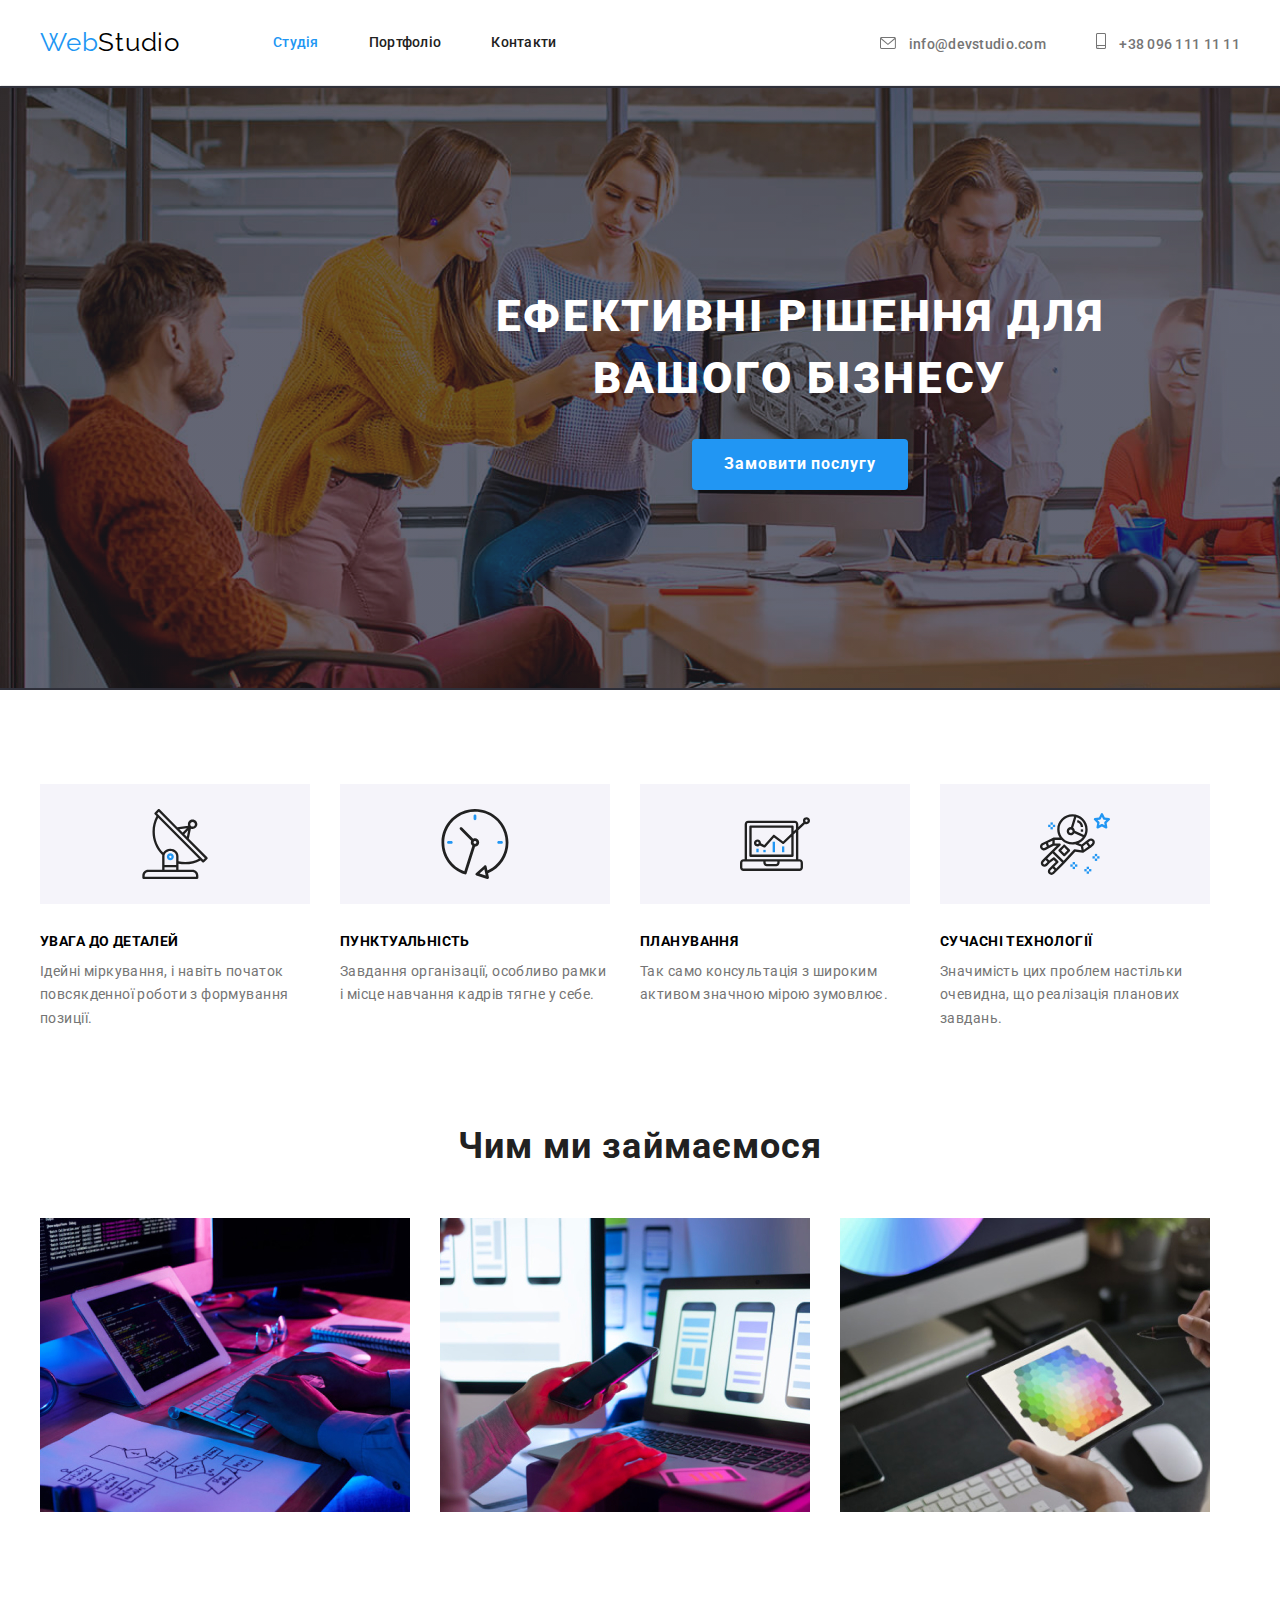
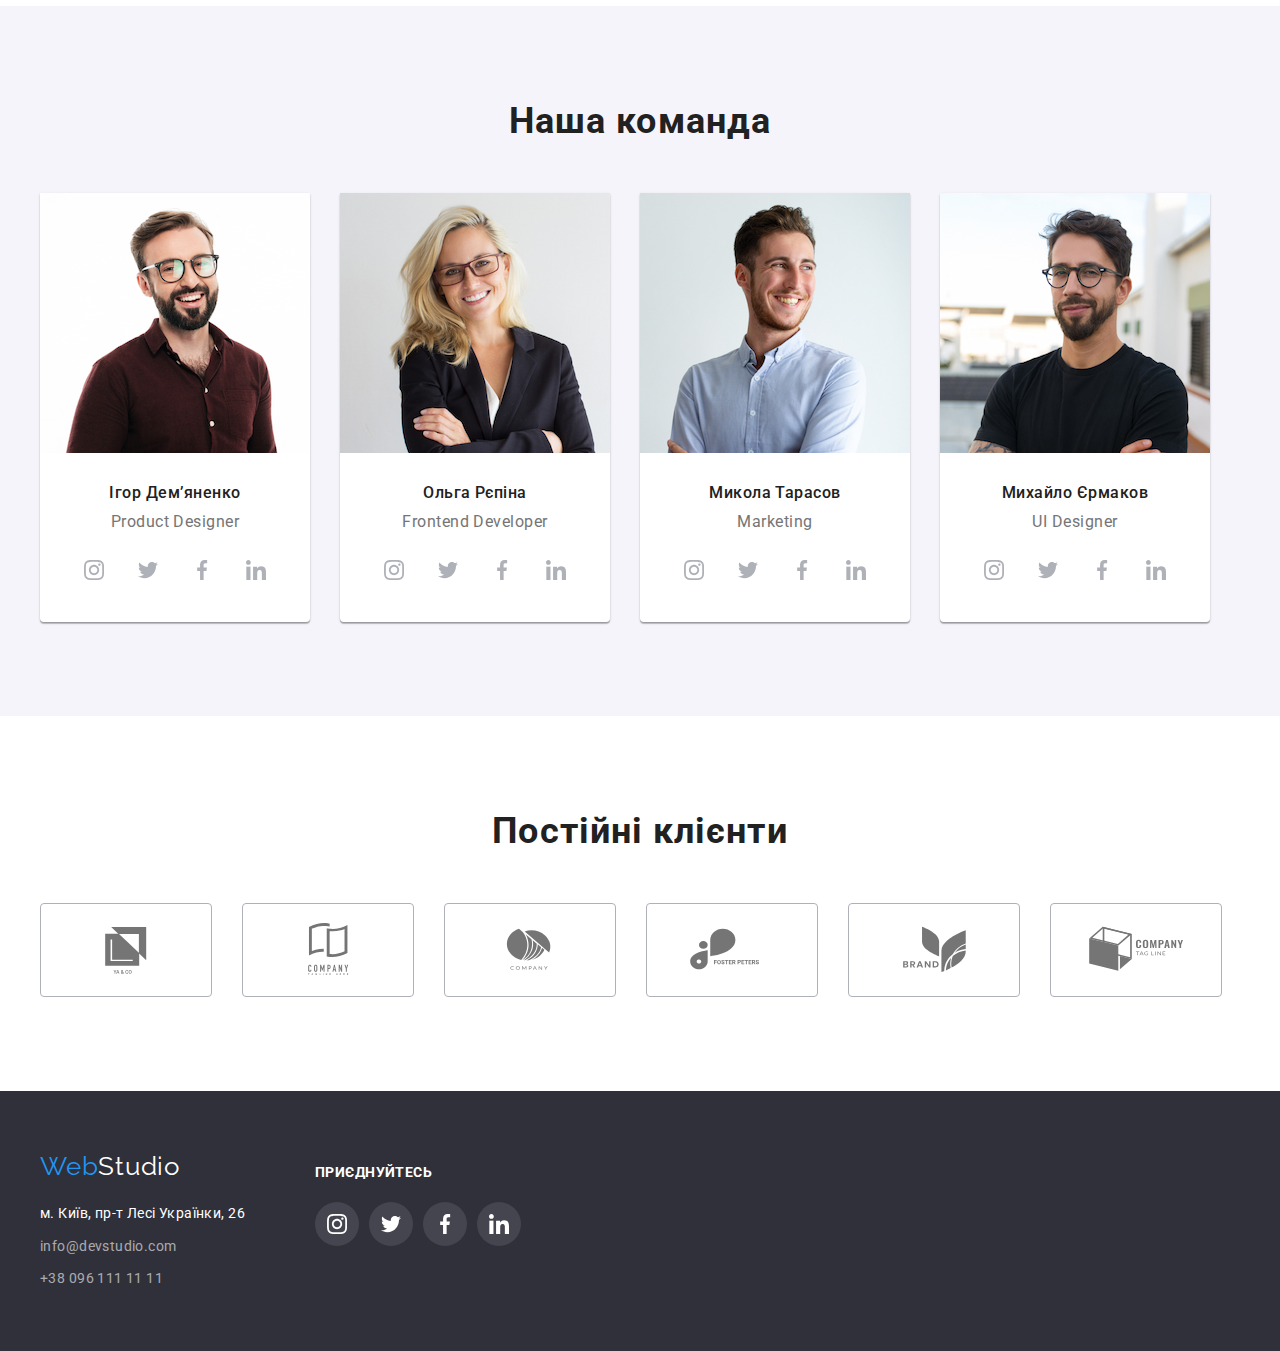
==== commit 3dc7b025: "HW-04-EDITED" ====
--- a/index.html
+++ b/index.html
@@ -143,30 +143,30 @@
 								<div class="team-item-description">
 									<h3 class="teammate-name">Ігор Демʼяненко</h3>
 									<p class="teammate-position">Product Designer</p>
-									<ul class="social-link-list link">
-										<li class="social-link-item">
-											<a class="social-icon-link" href="#">
+									<ul class="social-list list">
+										<li class="social-item">
+											<a href="" class="social-link">
 												<svg class="social-icon" width="20" height="20">
 													<use href="./img/icons.svg#ico-instagram"></use>
 												</svg>
 											</a>
 										</li>
-										<li class="social-link-item">
-											<a class="social-icon-link" href="#">
+										<li class="social-item">
+											<a href="" class="social-link">
 												<svg class="social-icon" width="20" height="20">
 													<use href="./img/icons.svg#ico-twitter"></use>
 												</svg>
 											</a>
 										</li>
-										<li class="social-link-item">
-											<a class="social-icon-link" href="#">
+										<li class="social-item">
+											<a href="" class="social-link">
 												<svg class="social-icon" width="20" height="20">
 													<use href="./img/icons.svg#ico-facebook"></use>
 												</svg>
 											</a>
 										</li>
-										<li class="social-link-item">
-											<a class="social-icon-link" href="#">
+										<li class="social-item">
+											<a href="" class="social-link">
 												<svg class="social-icon" width="20" height="20">
 													<use href="./img/icons.svg#ico-linkedin"></use>
 												</svg>
@@ -180,30 +180,30 @@
 								<div class="team-item-description">
 									<h3 class="teammate-name">Ольга Рєпіна</h3>
 									<p class="teammate-position">Frontend Developer</p>
-									<ul class="social-icons list">
-										<li class="social-item">
-											<a href="" class="social-link link">
-												<svg class="sosial-icon" width="20" height="20">
+									<ul class="social-list list">
+										<li class="social-item">
+											<a href="" class="social-link">
+												<svg class="social-icon" width="20" height="20">
 													<use href="./img/icons.svg#ico-instagram"></use>
 												</svg>
 											</a>
 										</li>
 										<li class="social-item">
-											<a href="" class="social-link link">
+											<a href="" class="social-link">
 												<svg class="social-icon" width="20" height="20">
 													<use href="./img/icons.svg#ico-twitter"></use>
 												</svg>
 											</a>
 										</li>
 										<li class="social-item">
-											<a href="" class="social-link link">
+											<a href="" class="social-link">
 												<svg class="social-icon" width="20" height="20">
 													<use href="./img/icons.svg#ico-facebook"></use>
 												</svg>
 											</a>
 										</li>
 										<li class="social-item">
-											<a href="" class="social-link link">
+											<a href="" class="social-link">
 												<svg class="social-icon" width="20" height="20">
 													<use href="./img/icons.svg#ico-linkedin"></use>
 												</svg>
@@ -217,6 +217,36 @@
 								<div class="team-item-description">
 									<h3 class="teammate-name">Микола Тарасов</h3>
 									<p class="teammate-position">Marketing</p>
+									<ul class="social-list list">
+										<li class="social-item">
+											<a href="" class="social-link">
+												<svg class="social-icon" width="20" height="20">
+													<use href="./img/icons.svg#ico-instagram"></use>
+												</svg>
+											</a>
+										</li>
+										<li class="social-item">
+											<a href="" class="social-link">
+												<svg class="social-icon" width="20" height="20">
+													<use href="./img/icons.svg#ico-twitter"></use>
+												</svg>
+											</a>
+										</li>
+										<li class="social-item">
+											<a href="" class="social-link">
+												<svg class="social-icon" width="20" height="20">
+													<use href="./img/icons.svg#ico-facebook"></use>
+												</svg>
+											</a>
+										</li>
+										<li class="social-item">
+											<a href="" class="social-link">
+												<svg class="social-icon" width="20" height="20">
+													<use href="./img/icons.svg#ico-linkedin"></use>
+												</svg>
+											</a>
+										</li>
+									</ul>
 								</div>
 						</li>
 						<li class="team-item">
@@ -224,7 +254,86 @@
 								<div class="team-item-description">
 									<h3 class="teammate-name">Михайло Єрмаков</h3>
 									<p class="teammate-position">UI Designer</p>
+									<ul class="social-list list">
+										<li class="social-item">
+											<a href="" class="social-link" rel="noreferrer noopener nofollow">
+												<svg class="social-icon" width="20" height="20">
+													<use href="./img/icons.svg#ico-instagram"></use>
+												</svg>
+											</a>
+										</li>
+										<li class="social-item">
+											<a href="" class="social-link" rel="noreferrer noopener nofollow">
+												<svg class="social-icon" width="20" height="20">
+													<use href="./img/icons.svg#ico-twitter"></use>
+												</svg>
+											</a>
+										</li>
+										<li class="social-item">
+											<a href="" class="social-link" rel="noreferrer noopener nofollow">
+												<svg class="social-icon" width="20" height="20">
+													<use href="./img/icons.svg#ico-facebook"></use>
+												</svg>
+											</a>
+										</li>
+										<li class="social-item">
+											<a href="" class="social-link" rel="noreferrer noopener nofollow">
+												<svg class="social-icon" width="20" height="20">
+													<use href="./img/icons.svg#ico-linkedin"></use>
+												</svg>
+											</a>
+										</li>
+									</ul>
 								</div>
+						</li>
+					</ul>
+				</div>
+			</section>
+			<section class="clients-section section">
+				<div class="container">
+					<h2 class="section-header">Постійні клієнти</h2>
+					<ul class="clients-list list">
+						<li class="clients-list-item">
+							<a class="clients-link link" href="" rel="noreferrer noopener nofollow">
+								<svg class="client-icon" width="170px" height="92px">
+									<use href="./img/icons.svg#ico-client-1"></use>
+								</svg>
+							</a>
+						</li>
+						<li class="clients-list-item">
+							<a class="clients-link link" href="" rel="noreferrer noopener nofollow">
+								<svg class="client-icon" width="170px" height="92px">
+									<use href="./img/icons.svg#ico-client-2"></use>
+								</svg>
+							</a>
+						</li>
+						<li class="clients-list-item">
+							<a class="clients-link link" href="" rel="noreferrer noopener nofollow">
+								<svg class="client-icon" width="170px" height="92px">
+									<use href="./img/icons.svg#ico-client-3"></use>
+								</svg>
+							</a>
+						</li>
+						<li class="clients-list-item">
+							<a class="clients-link link" href="" rel="noreferrer noopener nofollow">
+								<svg class="client-icon" width="170px" height="92px">
+									<use href="./img/icons.svg#ico-client-4"></use>
+								</svg>
+							</a>
+						</li>
+						<li class="clients-list-item">
+							<a class="clients-link link" href="" rel="noreferrer noopener nofollow">
+								<svg class="client-icon" width="170px" height="92px">
+									<use href="./img/icons.svg#ico-client-5"></use>
+								</svg>
+							</a>
+						</li>
+						<li class="clients-list-item">
+							<a class="clients-link link" href="" rel="noreferrer noopener nofollow">
+								<svg class="client-icon" width="170px" height="92px">
+									<use href="./img/icons.svg#ico-client-6"></use>
+								</svg>
+							</a>
 						</li>
 					</ul>
 				</div>
@@ -233,7 +342,8 @@
 
 		<!-- Підвал -->
 		<footer class="footer">
-			<div class="container">
+			<div class="container footer-block">
+				<div class="footer-address">
 				<a href="./index.html" class="link bottom-logo-link">
 					<span class="logo">Web<span class="bottom-logo">Studio</span></span>
 				</a>
@@ -253,6 +363,39 @@
 						<li class="footer-contact"><a href="tel:+380961111111" class="footer-link link">+38 096 111 11 11</a></li>
 					</ul>
 				</address>
+				</div>
+				<div class="footer-social-links">
+					<h3 class="footer-social-header">Приєднуйтесь</h3>
+					<ul class="footer-social-list list">
+						<li class="footer-social-item">
+							<a href="" class="footer-social-link">
+								<svg class="footer-social-icon" width="20" height="20">
+									<use href="./img/icons.svg#ico-instagram"></use>
+								</svg>
+							</a>
+						</li>
+						<li class="footer-social-item">
+							<a href="" class="footer-social-link">
+								<svg class="footer-social-icon" width="20" height="20">
+									<use href="./img/icons.svg#ico-twitter"></use>
+								</svg>
+							</a>
+						</li><li class="footer-social-item">
+							<a href="" class="footer-social-link">
+								<svg class="footer-social-icon" width="20" height="20">
+									<use href="./img/icons.svg#ico-facebook"></use>
+								</svg>
+							</a>
+						</li><li class="footer-social-item">
+							<a href="" class="footer-social-link">
+								<svg class="footer-social-icon" width="20" height="20">
+									<use href="./img/icons.svg#ico-linkedin"></use>
+								</svg>
+							</a>
+						</li>
+					</ul>
+					
+				</div>
 			</div>
 		</footer>
 	</body>
--- a/styles/styles.css
+++ b/styles/styles.css
@@ -2,509 +2,527 @@
 *,
 *::before,
 *::after {
- margin: 0;
- padding: 0;
+  margin: 0;
+  padding: 0;
 }
 
 :root {
-	--main-bg-color: #F5F5F5;
-	--secondary-bg-color: #F5F4FA;
-	--accent-bg-color: #2f303a;
-	--main-text-color: #757575;
-	--accent-text-color:#FFFFFF;
-	--secondary-text-color: #000000;
-	--accent-color: #2196f3;
-	--order-button-bg-color: #188CE8;
-	--header-button-text-color: #212121;
-	--footer-link-color: #ffffff99;
-	--border-color: #EEEEEE;
-	--header-border-color: #ECECEC;
-	--hero-bg-color: rgba(47, 48, 58, 0.4);
-	--social-link-color: #AFB1B8;
+  --main-bg-color: #f5f5f5;
+  --secondary-bg-color: #f5f4fa;
+  --accent-bg-color: #2f303a;
+  --main-text-color: #757575;
+  --accent-text-color: #ffffff;
+  --secondary-text-color: #000000;
+  --accent-color: #2196f3;
+  --order-button-bg-color: #188ce8;
+  --header-button-text-color: #212121;
+  --footer-link-color: #ffffff99;
+  --border-color: #eeeeee;
+  --header-border-color: #ececec;
+  --hero-bg-color: rgba(47, 48, 58, 0.4);
+  --footer-icons-bg-color: rgba(255, 255, 255, 0.1);
+  --social-link-color: #afb1b8;
 }
 
 body {
-	font-family: "Roboto", sans-serif;
-	color: var(--main-text-color);
+  font-family: "Roboto", sans-serif;
+  color: var(--main-text-color);
 }
 
 img {
-	display: block;
+  display: block;
 }
 
 .section {
-	padding-top: 94px;
-	padding-bottom: 94px;
+  padding-top: 94px;
+  padding-bottom: 94px;
 }
 
 .section-header {
-	font-size: 36px;
-	line-height: 1.2;
-	text-align: center;
-	letter-spacing: 0.03em;
-	color: var(--header-button-text-color);
-	margin-bottom: 50px;
+  font-size: 36px;
+  line-height: 1.2;
+  text-align: center;
+  letter-spacing: 0.03em;
+  color: var(--header-button-text-color);
+  margin-bottom: 50px;
 }
 
 .container {
-	width: 1200px;
-	margin: 0 auto;
-	padding: 0 15px;
-  }
+  width: 1200px;
+  margin: 0 auto;
+  padding: 0 15px;
+}
 
 .link {
-	text-decoration: none;
-	color: var(--header-button-text-color);
+  text-decoration: none;
+  color: var(--header-button-text-color);
 }
 
 .link:hover,
 .link:focus,
 .link:active {
-	color: var(--accent-color);
-	transition: 300ms linear;
+  color: var(--accent-color);
+  transition: 300ms linear;
 }
 
 .current {
-	color: var(--accent-color);
+  color: var(--accent-color);
 }
 
 .list {
-	list-style: none;
+  list-style: none;
+  list-style-type: none;
 }
 
 /* лого */
 
 .logo {
-	display: inline-block;
-	font-family: "Raleway", sans-serif;
-	font-size: 26px;
-	line-height: 1.2;
-	letter-spacing: 0.03em;
-	color: var(--accent-color);
+  display: inline-block;
+  font-family: "Raleway", sans-serif;
+  font-size: 26px;
+  line-height: 1.2;
+  letter-spacing: 0.03em;
+  color: var(--accent-color);
 }
 
 .top-logo-link {
-	display: inline-block;
-	margin-right: 93px;
-	padding-top: 24px;
-	padding-bottom: 25px;
+  display: inline-block;
+  margin-right: 93px;
+  padding-top: 24px;
+  padding-bottom: 25px;
 }
 
 .top-logo {
-	color: var(--secondary-text-color);
+  color: var(--secondary-text-color);
 }
 
 .bottom-logo-link {
-	display: inline-block;
-	margin-bottom: 20px;
+  display: inline-block;
+  margin-bottom: 20px;
 }
 
 .bottom-logo {
-	color: var(--accent-text-color);
+  color: var(--accent-text-color);
 }
 
 /* Верхня лінія */
 
 .header {
-	border: 1px solid;
-	border-color: var(--accent-text-color) var(--accent-text-color) var(--header-border-color) var(--accent-text-color);
+  border: 1px solid;
+  border-color: var(--accent-text-color) var(--accent-text-color)
+    var(--header-border-color) var(--accent-text-color);
 }
 
 .topline.container {
-	display:flex;
-	align-items: center;
-	background-color: var(--topline-bg-color);
-	/*  */
+  display: flex;
+  align-items: center;
+  background-color: var(--topline-bg-color);
+  /*  */
 }
 
 .navigation {
-	display: flex;
-	align-items: center;
-	list-style: none;
-	font-weight: 500;
-	font-size: 14px;
-	line-height: 1.14;
-	letter-spacing: 0.02em;
-	color: var(--header-button-text-color);
+  display: flex;
+  align-items: center;
+  list-style: none;
+  font-weight: 500;
+  font-size: 14px;
+  line-height: 1.14;
+  letter-spacing: 0.02em;
+  color: var(--header-button-text-color);
 }
 
 .nav-item:not(:last-child) {
-	margin-right:50px;
+  margin-right: 50px;
 }
 
 .nav-item .link,
 .head-cont-item .link {
-	padding: 32px 0;
+  padding: 32px 0;
 }
 
 .icon-contact {
-	display: inline-block;
-	fill: currentColor;
-	margin-right: 10px;
-  }
+  display: inline-block;
+  fill: currentColor;
+  margin-right: 10px;
+}
 
 .header-contacts {
-	display: flex;
-	align-items: center;
-	margin-left: auto;
+  display: flex;
+  align-items: center;
+  margin-left: auto;
 }
 
 .head-cont-item:not(:first-child) {
-	margin-left: 50px;
-}
-.head-cont-item{
-	padding: 32px 0;
+  margin-left: 50px;
+}
+.head-cont-item {
+  padding: 32px 0;
 }
 
 .header-phone,
 .header-mail {
-	font-weight: 500;
-	font-size: 14px;
-	line-height: 1.14;
-	letter-spacing: 0.02em;
-	color: var(--main-text-color);
+  font-weight: 500;
+  font-size: 14px;
+  line-height: 1.14;
+  letter-spacing: 0.02em;
+  color: var(--main-text-color);
 }
 
 /* Підвал */
 
 .footer {
-	background-color: var(--accent-bg-color);
-	padding-top: 60px;
-	padding-bottom: 60px;
+  background-color: var(--accent-bg-color);
+  padding-top: 60px;
+  padding-bottom: 60px;
+}
+
+.footer-block {
+  display: flex;
 }
 
 .address-list {
-	margin-left: 0px;
-	font-style: normal;
+  margin-left: 0px;
+  font-style: normal;
 }
 
 .address-list :not(:last-child) {
-	margin-bottom: 9px;
+  margin-bottom: 9px;
 }
 
 .map-link,
 .footer-link {
-	font-size: 14px;
-	line-height: 1.7;
-	letter-spacing: 0.03em;
+  font-size: 14px;
+  line-height: 1.7;
+  letter-spacing: 0.03em;
 }
 
 .map-link {
-	color: var(--accent-text-color);
+  color: var(--accent-text-color);
 }
 
 .footer-link {
-	color: var(--footer-link-color);
+  color: var(--footer-link-color);
+}
+
+.footer-social-list {
+  display: flex;
+  gap: 10px;
+  justify-content: center;
+  align-content: center;
+}
+
+.footer-social-item {
+  width: 44px;
+  height: 44px;
+}
+
+.footer-social-link {
+  display: flex;
+  padding: 12px 12px;
+  border-radius: 50%;
+  background-color: var(--footer-icons-bg-color);
+  transition: 300ms linear;
+}
+.footer-social-link:active,
+.footer-social-link:focus,
+.footer-social-link:hover {
+  background-color: var(--accent-color);
+}
+
+.footer-social-icon {
+  fill: var(--accent-text-color);
+}
+
+.footer-social-links {
+  margin-left: 70px;
+}
+
+.footer-social-header {
+  display: flex;
+  margin-top: 12px;
+  margin-bottom: 20px;
+  font-weight: 700;
+  font-size: 14px;
+  line-height: 1.4;
+  letter-spacing: 0.03em;
+  text-transform: uppercase;
+  color: var(--accent-text-color);
 }
 
 /* Студія */
 
 .hero {
-	background-image: linear-gradient(
-		to right, var(--hero-bg-color), var(--hero-bg-color)
-		),
+  background-image: linear-gradient(
+      to right,
+      var(--hero-bg-color),
+      var(--hero-bg-color)
+    ),
     url(../img/hero-bg-img.jpeg);
-	background-color: var(--accent-bg-color);
-	width: 1600px;
-	background-repeat: no-repeat;
-    background-position: center;
-    background-size: contain;
-	padding-top: 200px;
-	padding-bottom: 200px;
+  background-color: var(--accent-bg-color);
+  width: 1600px;
+  background-repeat: no-repeat;
+  background-position: center;
+  background-size: contain;
+  padding-top: 200px;
+  padding-bottom: 200px;
 }
 
 .hero-header {
-	font-weight: 900;
-	font-size: 44px;
-	line-height: 1.4;
-	text-align: center;
-	letter-spacing: 0.06em;
-	text-transform: uppercase;
-	color: var(--accent-text-color);
-	margin-bottom: 30px;
+  font-weight: 900;
+  font-size: 44px;
+  line-height: 1.4;
+  text-align: center;
+  letter-spacing: 0.06em;
+  text-transform: uppercase;
+  color: var(--accent-text-color);
+  margin-bottom: 30px;
 }
 
 .order-button {
-	font-family: inherit;
-	font-weight: 700;
-	font-size: 16px;
-	line-height: 1.9;
-	display: block;
-	min-width: 216px;
-	letter-spacing: 0.06em;
-	border-radius: 4px;
-	border: none;
-	cursor: pointer;
-	color: var(--accent-text-color);
-	background-color: var(--accent-color);
-	box-shadow: 0px 4px 4px rgba(0, 0, 0, 0.15);
-	margin: 0px auto;
-	padding: 10px 32px;
+  font-family: inherit;
+  font-weight: 700;
+  font-size: 16px;
+  line-height: 1.9;
+  display: block;
+  min-width: 216px;
+  letter-spacing: 0.06em;
+  border-radius: 4px;
+  border: none;
+  cursor: pointer;
+  color: var(--accent-text-color);
+  background-color: var(--accent-color);
+  box-shadow: 0px 4px 4px rgba(0, 0, 0, 0.15);
+  margin: 0px auto;
+  padding: 10px 32px;
 }
 
 .order-button:active,
 .order-button:focus,
 .order-button:hover {
-	background-color: var(--order-button-bg-color);
+  background-color: var(--order-button-bg-color);
 }
 
 .visually-hidden {
-	position: fixed;
-	transform: scale(0);
+  position: fixed;
+  transform: scale(0);
 }
 
 .features-list {
-	display: flex;
-	gap: 30px;
+  display: flex;
+  gap: 30px;
 }
 
 .features-list-header {
-	list-style: none;
-	font-size: 14px;
-	line-height: 1.14;
-	letter-spacing: 0.03em;
-	text-transform: uppercase;
-	color: var(--secondary-text-color);
-	margin-bottom: 10px;
+  list-style: none;
+  font-size: 14px;
+  line-height: 1.14;
+  letter-spacing: 0.03em;
+  text-transform: uppercase;
+  color: var(--secondary-text-color);
+  margin-bottom: 10px;
 }
 
 .icon-features-bg {
-	display: flex;
-	width: 270px;
-	height: 120px;
-	background-color: var(--secondary-bg-color);
-	justify-content: center;
-	align-items: center;
-	margin-bottom: 30px;
-}
-
-/* .icon-features {
-	display: flex;
-	align-self: auto;
-} */
+  display: flex;
+  width: 270px;
+  height: 120px;
+  background-color: var(--secondary-bg-color);
+  justify-content: center;
+  align-items: center;
+  margin-bottom: 30px;
+}
 
 .features-list-text {
-	width: 270px;
-	font-size: 14px;
-	line-height: 1.7;
-	letter-spacing: 0.03em;
-	color: var(--main-text-color);
-}
-
-.activity-section.section{
-	padding-top: 0px;
+  width: 270px;
+  font-size: 14px;
+  line-height: 1.7;
+  letter-spacing: 0.03em;
+  color: var(--main-text-color);
+}
+
+.activity-section.section {
+  padding-top: 0px;
 }
 .activity-list {
-	display: flex;
-	gap: 30px;
-	list-style: none;
+  display: flex;
+  gap: 30px;
+  list-style: none;
 }
 
 .team {
-	background-color: var(--secondary-bg-color);
+  background-color: var(--secondary-bg-color);
 }
 
 .team-list {
-	display: flex;
-	gap: 30px;
-	flex-basis: 1400px;
-	list-style: none;
+  display: flex;
+  gap: 30px;
+  flex-basis: 1400px;
+  list-style: none;
 }
 
 .team-item {
-background-color: var(--accent-text-color);
-box-shadow: 0px 1px 3px rgba(0, 0, 0, 0.12), 0px 1px 1px rgba(0, 0, 0, 0.14), 0px 2px 1px rgba(0, 0, 0, 0.2);
-border-radius: 0px 0px 4px 4px;
+  background-color: var(--accent-text-color);
+  box-shadow: 0px 1px 3px rgba(0, 0, 0, 0.12), 0px 1px 1px rgba(0, 0, 0, 0.14),
+    0px 2px 1px rgba(0, 0, 0, 0.2);
+  border-radius: 0px 0px 4px 4px;
 }
 
 .team-item-description {
-padding-top: 30px;
-padding-bottom: 30px;
+  padding-top: 30px;
+  padding-bottom: 30px;
 }
 
 .teammate-name {
-	font-weight: 500;
-	font-size: 16px;
-	line-height: 1.2;
-	text-align: center;
-	letter-spacing: 0.03em;
-	color: var(--header-button-text-color);
-	margin-bottom: 10px;
+  font-weight: 500;
+  font-size: 16px;
+  line-height: 1.2;
+  text-align: center;
+  letter-spacing: 0.03em;
+  color: var(--header-button-text-color);
+  margin-bottom: 10px;
 }
 
 .teammate-position {
-	font-size: 16px;
-	line-height: 1.19;
-	text-align: center;
-	letter-spacing: 0.03em;
-	color: var(--main-text-color);
-}
-
-/* .social-link-list {
-	display: flex;
-	gap: 10px;
-	fill: var(--social-link-color);
-	background-color: var(--secondary-bg-color);
-} */
-/* .social-icon-link {
-	display: flex;
-	justify-content: center;
-	align-items: center;
-	width: 100%;
-	height: 100%;
-	background-color: var(--accent-text-color);
-	fill: var(--social-link-color);
-	
-} */
-
-/* .social-link-item {
-	display: flex;
-	width: 44px;
-	height: 44px;
-	padding: 12px 12px;
-	border-radius: 50%;
-	fill: currentColor;
-	
-} */
-
-	/* .social-link-item:active,
-	.social-link-item:hover,
-	.social-link-item:focus {
-		display: flex;
-		width: 44px;
-		height: 44px;
-		padding: 12px 12px;
-		border-radius: 50%;
-		background-color: var(--accent-color);
-		fill: var(--accent-text-color);}
-		 */
-/* .social-icon {
-	
-} */
-
-
-/* 
-.team-socials-list {
-	display: flex;
-	gap: 10px;
-	justify-content: center;
-  }
-  
-  .social-item {
-	width: 40px;
-	height: 40px;
-  }
-  
-  .social-link {
-	display: flex;
-	justify-content: center;
-	align-items: center;
-	width: 100%;
-	height: 100%;
-	border-radius: 50%;
-	background-color: var(--header-bg);
-	fill: var(--client-section-grey);
-  }
-   */
-
-.social-icons {
-	display: flex;
-	gap: 10px;
-	justify-content: center;
-	margin-top: 16px;
-	
-}
+  font-size: 16px;
+  line-height: 1.19;
+  text-align: center;
+  letter-spacing: 0.03em;
+  color: var(--main-text-color);
+}
+
+.social-list {
+  display: flex;
+  gap: 10px;
+  justify-content: center;
+  align-content: center;
+  margin-top: 16px;
+}
+
 .social-item {
-	width: 44px;
-	height: 44px;
-	background-color: red;
-	border-radius: 50%;
-	
+  width: 44px;
+  height: 44px;
 }
 
 .social-link {
-	display: flex;
-	width: 100%;
-	height: 100%;
+  display: flex;
+  padding: 12px 12px;
+  border-radius: 50%;
+  color: var(--social-link-color);
+  transition: 300ms linear;
+}
+.social-link:active,
+.social-link:focus,
+.social-link:hover {
+  background-color: var(--accent-color);
+  color: var(--accent-text-color);
 }
 
 .social-icon {
-	align-self: center;
-	fill: currentColor;
-
+  fill: currentColor;
+}
+
+.clients-list {
+  display: flex;
+  gap: 30px;
+}
+
+.clients-link {
+  display: flex;
+  justify-content: center;
+  align-items: center;
+  color: var(--client-section-grey);
+  border: 1px solid var(--social-link-color);
+  border-radius: 4px;
+}
+
+.clients-link:active,
+.clients-link:focus,
+.clients-link:hover {
+  color: var(--accent-color);
+  border-color: var(--accent-color);
+}
+
+.client-icon {
+  fill: currentColor;
 }
 
 /* Портфоліо */
 
 .button-list {
-display: flex;
-justify-content: center;
-margin-bottom: 50px;
-gap: 8px;
-
+  display: flex;
+  justify-content: center;
+  margin-bottom: 50px;
+  gap: 8px;
 }
 
 .button {
-	background-color: var(--main-bg-color);
-	border: none;
-	padding: 6px 22px;
-	color: var(--header-button-text-color);
-	border-radius: 4px;
-	cursor: pointer;
-	height: 38px;
-	font-family: inherit;
-	font-weight: 500;
-	font-size: 16px;
-	line-height: 1.6;
-	text-align: center;
-	letter-spacing: 0.03em;
-	
+  background-color: var(--main-bg-color);
+  border: none;
+  padding: 6px 22px;
+  color: var(--header-button-text-color);
+  border-radius: 4px;
+  cursor: pointer;
+  height: 38px;
+  font-family: inherit;
+  font-weight: 500;
+  font-size: 16px;
+  line-height: 1.6;
+  text-align: center;
+  letter-spacing: 0.03em;
 }
 
 .button:active,
 .button:focus,
 .button:hover {
-	background-color: var(--accent-color);
-	border: none;
-	font-weight: 500;
-	font-size: 16px;
-	line-height: 1.6;
-	text-align: center;
-	letter-spacing: 0.03em;
-	color: #ffffff;
-	box-shadow: 0px 3px 1px rgba(0, 0, 0, 0.1), 0px 1px 2px rgba(0, 0, 0, 0.08), 0px 2px 2px rgba(0, 0, 0, 0.12);
-	border-radius: 4px;
-	cursor: pointer;
+  background-color: var(--accent-color);
+  border: none;
+  font-weight: 500;
+  font-size: 16px;
+  line-height: 1.6;
+  text-align: center;
+  letter-spacing: 0.03em;
+  color: #ffffff;
+  box-shadow: 0px 3px 1px rgba(0, 0, 0, 0.1), 0px 1px 2px rgba(0, 0, 0, 0.08),
+    0px 2px 2px rgba(0, 0, 0, 0.12);
+  border-radius: 4px;
+  cursor: pointer;
 }
 
 .cards-list {
-	display: flex;
-	justify-content: center;
-	flex-wrap: wrap;
-	gap: 30px;
+  display: flex;
+  justify-content: center;
+  flex-wrap: wrap;
+  gap: 30px;
 }
 
 .portfolio-card {
-	background-color: var(--accent-text-color);
+  background-color: var(--accent-text-color);
+}
+.portfolio-card:active,
+.portfolio-card:focus,
+.portfolio-card:hover {
+  box-shadow: 0px 1px 1px rgba(0, 0, 0, 0.12), 0px 4px 4px rgba(0, 0, 0, 0.06),
+    1px 4px 6px rgba(0, 0, 0, 0.16);
 }
 
 .portfolio-description {
-	padding: 20px 24px;
-	border: 1px solid;
-	border-color: var(--accent-text-color) var(--border-color) var(--border-color) var(--border-color);
+  padding: 20px 24px;
+  border: 1px solid;
+  border-color: var(--accent-text-color) var(--border-color) var(--border-color)
+    var(--border-color);
 }
 
 .portfolio-item {
-	margin-bottom: 4px;
-	font-size: 18px;
-	line-height: 2;
-	letter-spacing: 0.06em;
-	color: var(--header-button-text-color);
+  margin-bottom: 4px;
+  font-size: 18px;
+  line-height: 2;
+  letter-spacing: 0.06em;
+  color: var(--header-button-text-color);
 }
 
 .portfolio-item-type {
-	font-size: 16px;
-	line-height: 1.9;
-	letter-spacing: 0.03em;
-	color: var(--main-text-color);
-}
+  font-size: 16px;
+  line-height: 1.9;
+  letter-spacing: 0.03em;
+  color: var(--main-text-color);
+}
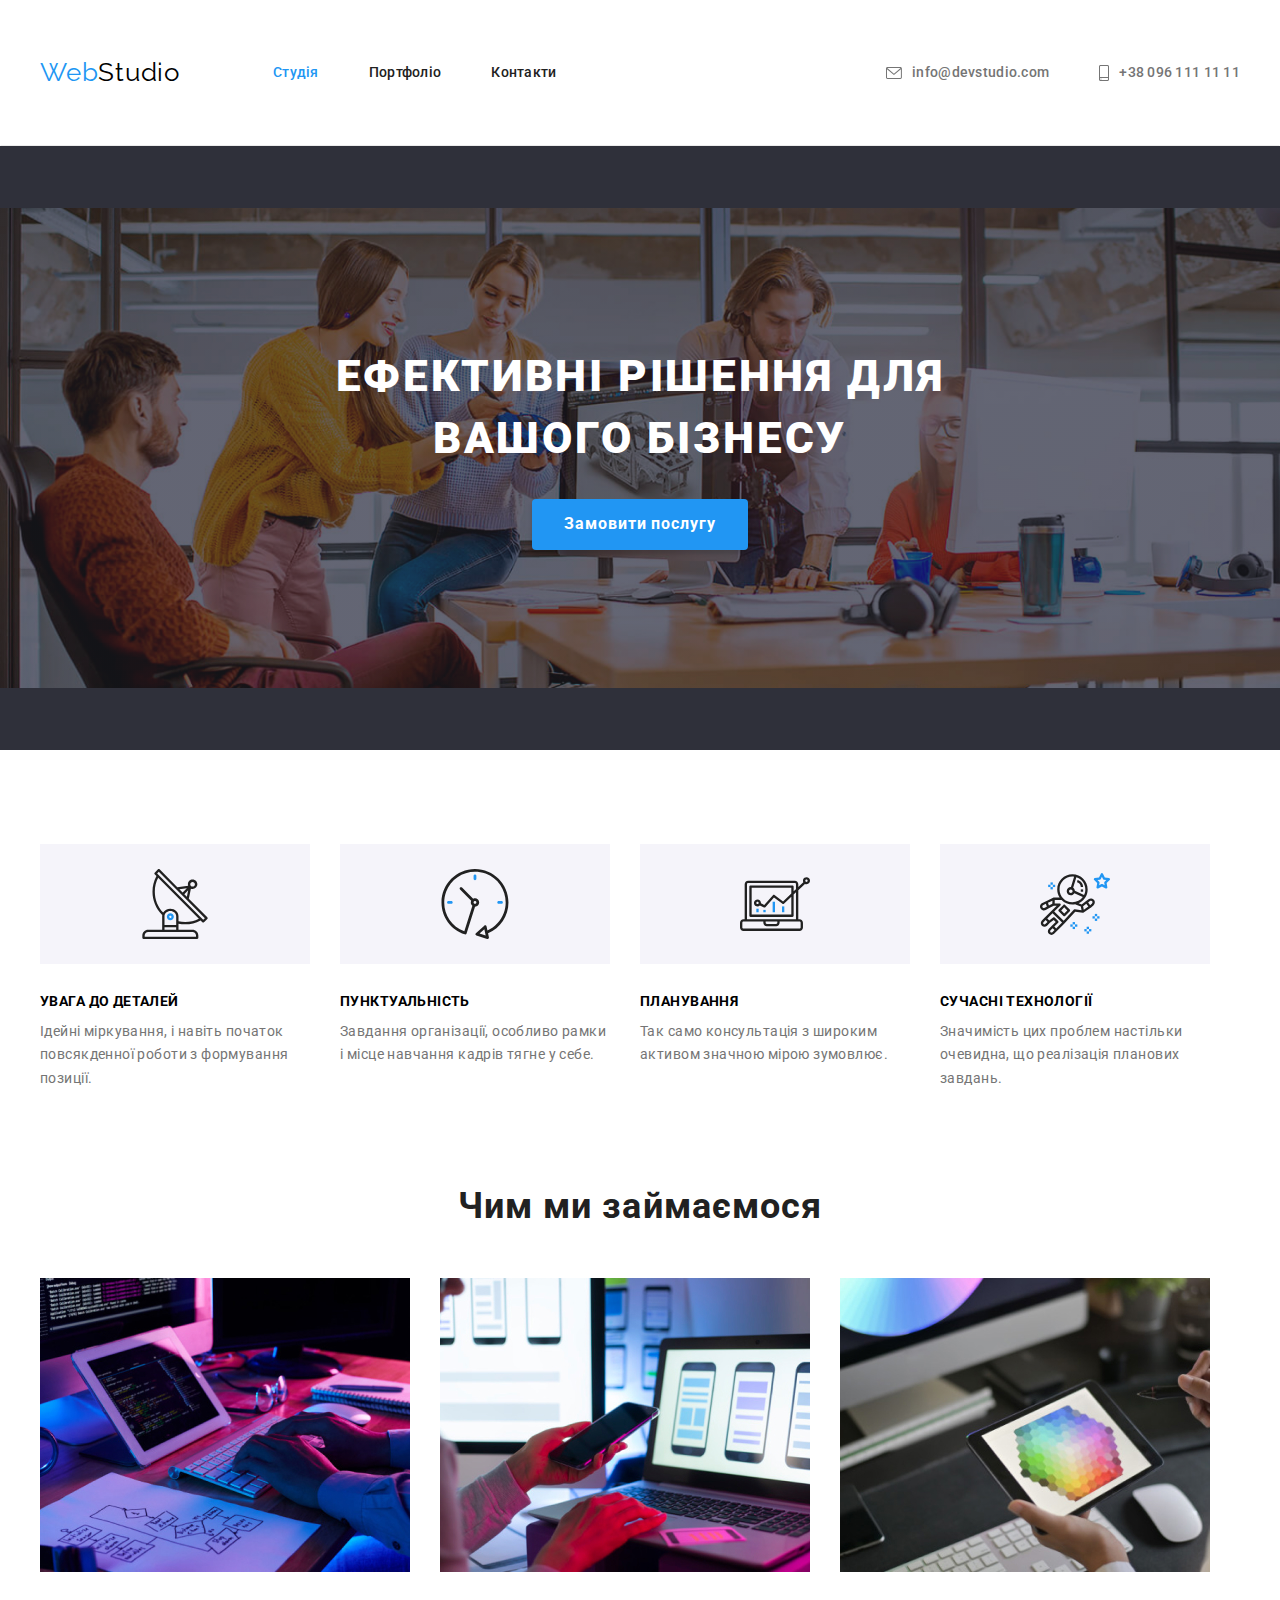
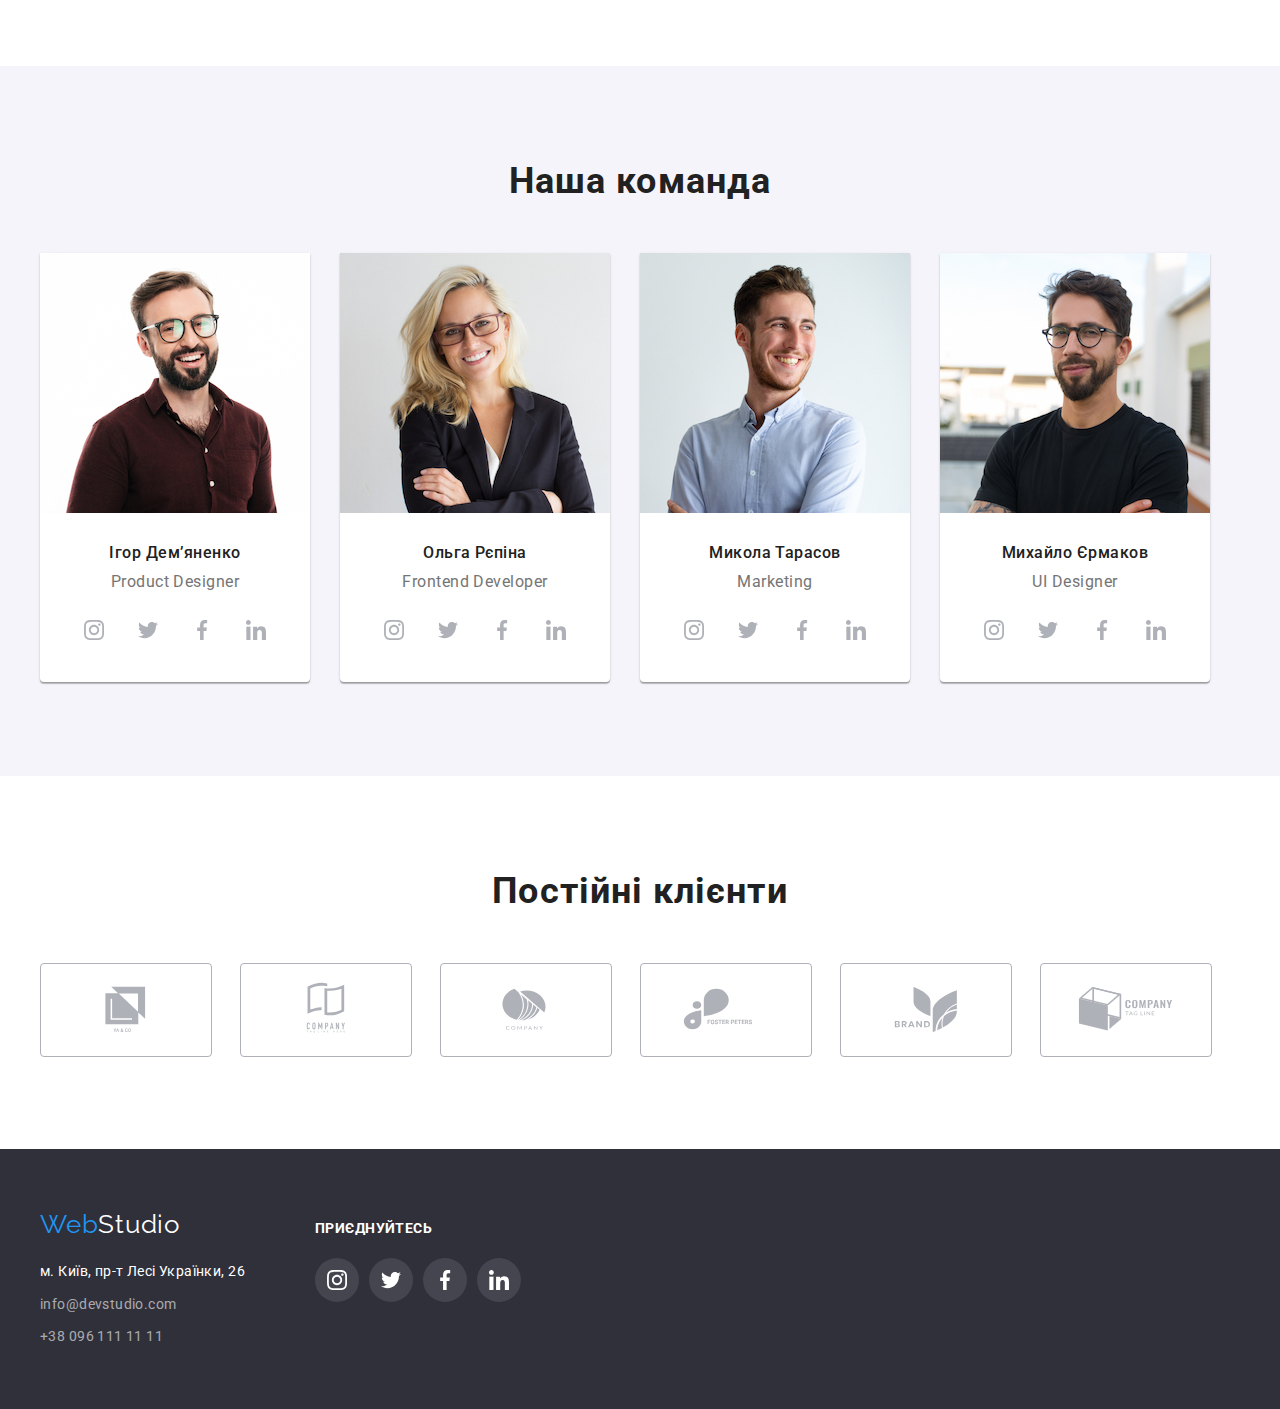
==== commit 73e69724: "HW-04-RETAKE-2" ====
--- a/index.html
+++ b/index.html
@@ -56,7 +56,9 @@
 			<!-- Особливості -->
 			<section class="features-section section">
 				<div class="container">
+
 					<!-- Заголовок прихований -->
+
 					<h2 class="visually-hidden">Особливості</h2>
 					<ul class="features-list list">
 						<li>
@@ -98,7 +100,9 @@
 					</ul>
 				</div>
 			</section>
+
 			<!-- Чим ми займаємось (фото на яких зображена діяльність) -->
+			
 			<section class="activity-section section">
 				<div class="container">
 					<h2 class="section-header">Чим ми займаємося</h2>
@@ -133,7 +137,9 @@
 					</ul>
 				</div>
 			</section>
-			<!-- Наша команда (фото співробітників та підпис - прізвище, імʼя та назва посади) -->
+
+			<!-- Наша команда (фото співробітників та підпис - прізвище, імʼя та назва посади, іконки соцмереж) -->
+
 			<section class="team section">
 					<div class="container">
 					<h2 class="section-header">Наша команда</h2>
@@ -289,49 +295,52 @@
 					</ul>
 				</div>
 			</section>
+
+<!-- Постійні клієнти -->
+
 			<section class="clients-section section">
 				<div class="container">
 					<h2 class="section-header">Постійні клієнти</h2>
 					<ul class="clients-list list">
 						<li class="clients-list-item">
 							<a class="clients-link link" href="" rel="noreferrer noopener nofollow">
-								<svg class="client-icon" width="170px" height="92px">
-									<use href="./img/icons.svg#ico-client-1"></use>
-								</svg>
-							</a>
-						</li>
-						<li class="clients-list-item">
-							<a class="clients-link link" href="" rel="noreferrer noopener nofollow">
-								<svg class="client-icon" width="170px" height="92px">
-									<use href="./img/icons.svg#ico-client-2"></use>
-								</svg>
-							</a>
-						</li>
-						<li class="clients-list-item">
-							<a class="clients-link link" href="" rel="noreferrer noopener nofollow">
-								<svg class="client-icon" width="170px" height="92px">
-									<use href="./img/icons.svg#ico-client-3"></use>
-								</svg>
-							</a>
-						</li>
-						<li class="clients-list-item">
-							<a class="clients-link link" href="" rel="noreferrer noopener nofollow">
-								<svg class="client-icon" width="170px" height="92px">
-									<use href="./img/icons.svg#ico-client-4"></use>
-								</svg>
-							</a>
-						</li>
-						<li class="clients-list-item">
-							<a class="clients-link link" href="" rel="noreferrer noopener nofollow">
-								<svg class="client-icon" width="170px" height="92px">
-									<use href="./img/icons.svg#ico-client-5"></use>
-								</svg>
-							</a>
-						</li>
-						<li class="clients-list-item">
-							<a class="clients-link link" href="" rel="noreferrer noopener nofollow">
-								<svg class="client-icon" width="170px" height="92px">
-									<use href="./img/icons.svg#ico-client-6"></use>
+								<svg class="client-icon" width="106" height="60">
+									<use href="./img/icons.svg#ico-cl1"></use>
+								</svg>
+							</a>
+						</li>
+						<li class="clients-list-item">
+							<a class="clients-link link" href="" rel="noreferrer noopener nofollow">
+								<svg class="client-icon" width="106" height="60">
+									<use href="./img/icons.svg#ico-cl2"></use>
+								</svg>
+							</a>
+						</li>
+						<li class="clients-list-item">
+							<a class="clients-link link" href="" rel="noreferrer noopener nofollow">
+								<svg class="client-icon" width="106" height="60">
+									<use href="./img/icons.svg#ico-cl3"></use>
+								</svg>
+							</a>
+						</li>
+						<li class="clients-list-item">
+							<a class="clients-link link" href="" rel="noreferrer noopener nofollow">
+								<svg class="client-icon" width="106" height="60">
+									<use href="./img/icons.svg#ico-cl4"></use>
+								</svg>
+							</a>
+						</li>
+						<li class="clients-list-item">
+							<a class="clients-link link" href="" rel="noreferrer noopener nofollow">
+								<svg class="client-icon" width="106" height="60">
+									<use href="./img/icons.svg#ico-cl5"></use>
+								</svg>
+							</a>
+						</li>
+						<li class="clients-list-item">
+							<a class="clients-link link" href="" rel="noreferrer noopener nofollow">
+								<svg class="client-icon" width="106" height="60">
+									<use href="./img/icons.svg#ico-cl6"></use>
 								</svg>
 							</a>
 						</li>
@@ -365,7 +374,7 @@
 				</address>
 				</div>
 				<div class="footer-social-links">
-					<h3 class="footer-social-header">Приєднуйтесь</h3>
+					<p class="footer-social-header">Приєднуйтесь</p>
 					<ul class="footer-social-list list">
 						<li class="footer-social-item">
 							<a href="" class="footer-social-link">
--- a/styles/styles.css
+++ b/styles/styles.css
@@ -1,4 +1,3 @@
-/* Загальні стилі */
 *,
 *::before,
 *::after {
@@ -74,7 +73,7 @@
   list-style-type: none;
 }
 
-/* лого */
+/* logo */
 
 .logo {
   display: inline-block;
@@ -161,6 +160,9 @@
 
 .header-phone,
 .header-mail {
+
+  display: flex;
+  align-items: center;
   font-weight: 500;
   font-size: 14px;
   line-height: 1.14;
@@ -178,6 +180,7 @@
 
 .footer-block {
   display: flex;
+  align-items: baseline;
 }
 
 .address-list {
@@ -218,8 +221,11 @@
 
 .footer-social-link {
   display: flex;
-  padding: 12px 12px;
+  align-items: center;
+  justify-content: center;
   border-radius: 50%;
+  width: 100%;
+  height: 100%;
   background-color: var(--footer-icons-bg-color);
   transition: 300ms linear;
 }
@@ -239,7 +245,6 @@
 
 .footer-social-header {
   display: flex;
-  margin-top: 12px;
   margin-bottom: 20px;
   font-weight: 700;
   font-size: 14px;
@@ -249,7 +254,9 @@
   color: var(--accent-text-color);
 }
 
-/* Студія */
+/* СТУДІЯ */
+
+/* Hero header - основний заголовок + кнопка замовлення послуги */
 
 .hero {
   background-image: linear-gradient(
@@ -259,7 +266,7 @@
     ),
     url(../img/hero-bg-img.jpeg);
   background-color: var(--accent-bg-color);
-  width: 1600px;
+  max-width: 1600px;
   background-repeat: no-repeat;
   background-position: center;
   background-size: contain;
@@ -302,6 +309,9 @@
   background-color: var(--order-button-bg-color);
 }
 
+/* Особливості - заголовок секції прихований */
+
+
 .visually-hidden {
   position: fixed;
   transform: scale(0);
@@ -340,6 +350,8 @@
   color: var(--main-text-color);
 }
 
+/* Чим ми займаємося (фото на яких зображена діяльність) */
+
 .activity-section.section {
   padding-top: 0px;
 }
@@ -348,6 +360,8 @@
   gap: 30px;
   list-style: none;
 }
+
+/* Наша команда (фото співробітників та підпис - прізвище, імʼя та назва посади, іконки соцмереж) */
 
 .team {
   background-color: var(--secondary-bg-color);
@@ -405,7 +419,10 @@
 
 .social-link {
   display: flex;
-  padding: 12px 12px;
+  width: 100%;
+  height: 100%;
+  align-items: center;
+  justify-content: center;
   border-radius: 50%;
   color: var(--social-link-color);
   transition: 300ms linear;
@@ -421,16 +438,25 @@
   fill: currentColor;
 }
 
+/* Постійні клієнти */
+
 .clients-list {
   display: flex;
   gap: 30px;
 }
 
+.clients-list-item {
+width: 170px;
+height: 92px;
+}
+
 .clients-link {
   display: flex;
   justify-content: center;
   align-items: center;
-  color: var(--client-section-grey);
+  width: 100%;
+  height: 100%;
+  color: var(--social-link-color);
   border: 1px solid var(--social-link-color);
   border-radius: 4px;
 }
@@ -446,7 +472,7 @@
   fill: currentColor;
 }
 
-/* Портфоліо */
+/* ПОРТФОЛІО */
 
 .button-list {
   display: flex;
@@ -498,9 +524,14 @@
 .portfolio-card {
   background-color: var(--accent-text-color);
 }
-.portfolio-card:active,
-.portfolio-card:focus,
-.portfolio-card:hover {
+
+.portfolio-card-link {
+	display: block;
+}
+.portfolio-card-link:active,
+.portfolio-card-link:focus,
+.portfolio-card-link:hover {
+	display: block;
   box-shadow: 0px 1px 1px rgba(0, 0, 0, 0.12), 0px 4px 4px rgba(0, 0, 0, 0.06),
     1px 4px 6px rgba(0, 0, 0, 0.16);
 }
